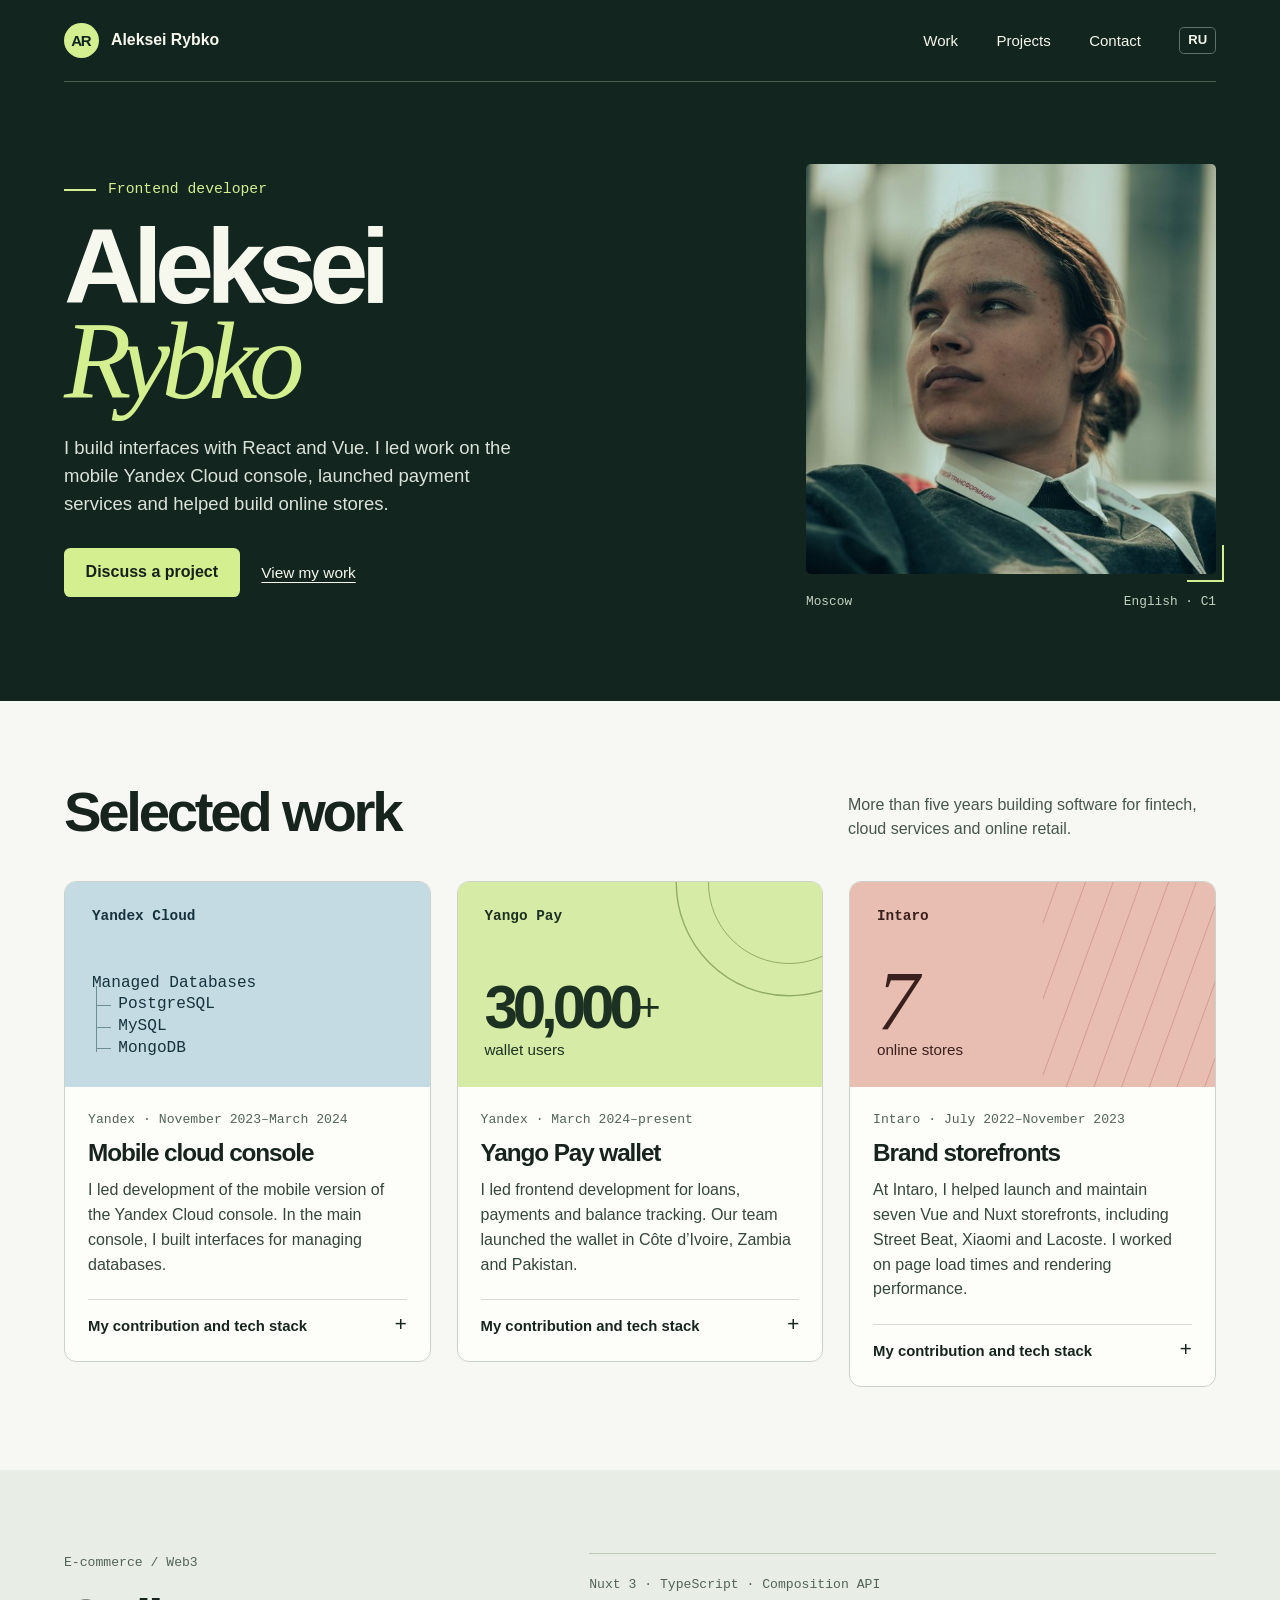
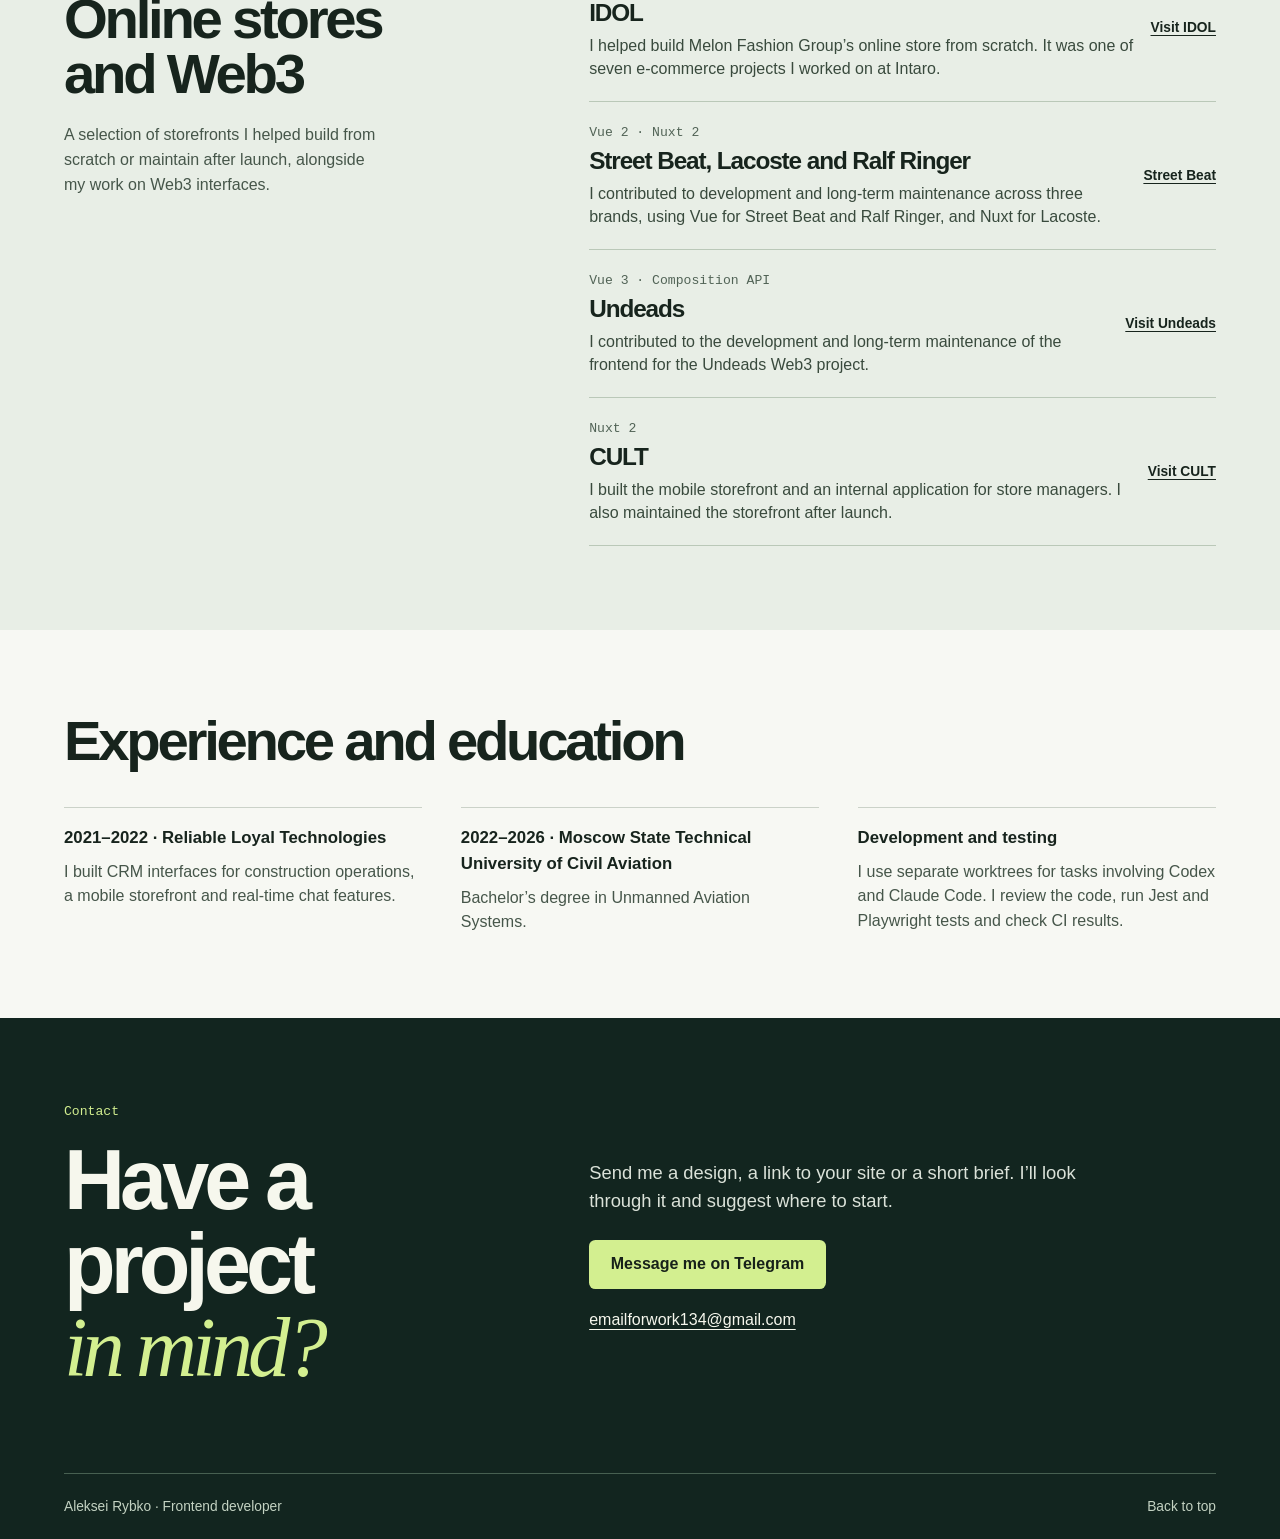
==== en.html @ bf9bf7ad "Publish bilingual frontend portfolio" ====
<!doctype html>
<html lang="en">
<head>
  <meta charset="utf-8">
  <meta name="viewport" content="width=device-width, initial-scale=1">
  <meta name="theme-color" content="#12251f">
  <meta name="description" content="Aleksei Rybko, frontend engineer. Mobile interfaces for Yandex Cloud, the Yango Pay wallet, seven online stores at Intaro and Web3 projects.">
  <meta property="og:title" content="Aleksei Rybko — Frontend Developer">
  <meta property="og:description" content="The Yandex Cloud mobile console, Yango Pay wallet, online storefronts and Web3 interfaces.">
  <meta property="og:type" content="website">
  <meta property="og:image" content="https://leharybkoha.github.io/aleksei-rybko.jpg">
  <link rel="alternate" hreflang="ru" href="index.html">
  <link rel="stylesheet" href="style.css">
  <title>Aleksei Rybko — Frontend Developer</title>
</head>
<body>
<a class="skip" href="#main">Skip to content</a>
<header class="top">
  <div class="wrap top-inner">
    <a class="identity" href="#main" aria-label="Aleksei Rybko, back to top"><span class="monogram" aria-hidden="true">AR</span><span>Aleksei Rybko</span></a>
    <nav aria-label="Main navigation"><a href="#work">Work</a><a href="#projects">Projects</a><a href="#contact">Contact</a><a class="language" lang="ru" hreflang="ru" href="index.html">RU</a></nav>
  </div>
</header>
<main id="main">
  <section class="hero" aria-labelledby="name">
    <div class="wrap hero-grid">
      <div class="intro">
        <p class="role"><span class="short-rule" aria-hidden="true"></span>Frontend developer</p>
        <h1 id="name">Aleksei<br><em>Rybko</em></h1>
        <p class="lede">I build interfaces with React and Vue. I led work on the mobile Yandex Cloud console, launched payment services and helped build online stores.</p>
        <div class="hero-actions"><a class="button primary" href="https://t.me/darkkkstranger">Discuss a project</a><a class="underlink" href="#work">View my work</a></div>
      </div>
      <figure class="portrait"><div class="portrait-frame"><img src="aleksei-rybko.jpg" width="640" height="640" alt="Aleksei Rybko" fetchpriority="high"></div><figcaption><span>Moscow</span><span>English · C1</span></figcaption></figure>
    </div>
  </section>
  <section class="work-section" id="work" aria-labelledby="work-title">
    <div class="wrap">
      <div class="section-head"><h2 id="work-title">Selected work</h2><p>More than five years building software for fintech, cloud services and online retail.</p></div>
      <div class="cases">
        <article class="case"><div class="case-art cloud"><span class="art-label">Yandex Cloud</span><div class="db-tree"><span>Managed Databases</span><span>PostgreSQL</span><span>MySQL</span><span>MongoDB</span></div></div>
          <div class="case-copy"><p class="meta">Yandex · November 2023–March 2024</p><h3>Mobile cloud console</h3><p>I led development of the mobile version of the Yandex Cloud console. In the main console, I built interfaces for managing databases.</p>
          <details><summary>My contribution and tech stack</summary><p>I fixed rendering issues, tested component behaviour with Jest and wrote end-to-end tests for user workflows with Playwright.</p><p class="stack">React · TypeScript · REST API · Playwright</p><a class="text-link" href="https://yandex.cloud/">Yandex Cloud website</a></details></div>
        </article>
        <article class="case"><div class="case-art pay"><span class="art-label">Yango Pay</span><span class="big-stat">30,000<span>+</span></span><span class="stat-caption">wallet users</span></div>
          <div class="case-copy"><p class="meta">Yandex · March 2024–present</p><h3>Yango Pay wallet</h3><p>I led frontend development for loans, payments and balance tracking. Our team launched the wallet in Côte d’Ivoire, Zambia and Pakistan.</p>
          <details><summary>My contribution and tech stack</summary><p>I worked with product managers, backend engineers and QA to define user flows. I refactored more than 1,500 unit tests, cutting the time it took to run them in half.</p><p class="stack">React · TypeScript · Next.js · GraphQL · Jest</p></details></div>
        </article>
        <article class="case"><div class="case-art commerce"><span class="art-label">Intaro</span><span class="store-count">7</span><span class="stat-caption">online stores</span></div>
          <div class="case-copy"><p class="meta">Intaro · July 2022–November 2023</p><h3>Brand storefronts</h3><p>At Intaro, I helped launch and maintain seven Vue and Nuxt storefronts, including Street Beat, Xiaomi and Lacoste. I worked on page load times and rendering performance.</p>
          <details><summary>My contribution and tech stack</summary><p>I set up lazy loading for components and split JavaScript into smaller bundles. I tracked how quickly the main content appeared and whether page elements shifted as they loaded.</p><p class="stack">Vue 2/3 · Nuxt · TypeScript · Pinia · SSR</p><a class="text-link" href="https://street-beat.ru/">Street Beat storefront</a></details></div>
        </article>
      </div>
    </div>
  </section>
  <section class="projects-section" id="projects" aria-labelledby="projects-title">
    <div class="wrap projects-grid">
      <div class="projects-intro"><p class="eyebrow">E-commerce / Web3</p><h2 id="projects-title">Online stores<br> and Web3</h2><p>A selection of storefronts I helped build from scratch or maintain after launch, alongside my work on Web3 interfaces.</p></div>
      <div class="project-list">
        <article><div><p class="meta">Nuxt 3 · TypeScript · Composition API</p><h3>IDOL</h3><p>I helped build Melon Fashion Group’s online store from scratch. It was one of seven e-commerce projects I worked on at Intaro.</p></div><a href="https://idol.ru/">Visit IDOL</a></article>
        <article><div><p class="meta">Vue 2 · Nuxt 2</p><h3>Street Beat, Lacoste and Ralf Ringer</h3><p>I contributed to development and long-term maintenance across three brands, using Vue for Street Beat and Ralf Ringer, and Nuxt for Lacoste.</p></div><a href="https://street-beat.ru/">Street Beat</a></article>
        <article><div><p class="meta">Vue 3 · Composition API</p><h3>Undeads</h3><p>I contributed to the development and long-term maintenance of the frontend for the Undeads Web3 project.</p></div><a href="https://undeads.com/">Visit Undeads</a></article>
        <article><div><p class="meta">Nuxt 2</p><h3>CULT</h3><p>I built the mobile storefront and an internal application for store managers. I also maintained the storefront after launch.</p></div><a href="https://cult-brand.ru/">Visit CULT</a></article>
      </div>
    </div>
  </section>
  <section class="background-section" aria-labelledby="background-title">
    <div class="wrap">
      <h2 id="background-title">Experience and education</h2>
      <dl class="background-grid">
        <div><dt>2021–2022 · Reliable Loyal Technologies</dt><dd>I built CRM interfaces for construction operations, a mobile storefront and real-time chat features.</dd></div>
        <div><dt>2022–2026 · Moscow State Technical University of Civil Aviation</dt><dd>Bachelor’s degree in Unmanned Aviation Systems.</dd></div>
        <div><dt>Development and testing</dt><dd>I use separate worktrees for tasks involving Codex and Claude Code. I review the code, run Jest and Playwright tests and check CI results.</dd></div>
      </dl>
    </div>
  </section>
  <section class="contact-section" id="contact" aria-labelledby="contact-title">
    <div class="wrap contact-grid"><div><p class="eyebrow">Contact</p><h2 id="contact-title">Have a project<br><em>in mind?</em></h2></div>
      <div class="contact-copy"><p>Send me a design, a link to your site or a short brief. I’ll look through it and suggest where to start.</p><a class="button primary" href="https://t.me/darkkkstranger">Message me on Telegram</a><a class="contact-email" href="mailto:emailforwork134@gmail.com">emailforwork134@gmail.com</a></div></div>
  </section>
</main>
<footer><div class="wrap footer-inner"><span>Aleksei Rybko · Frontend developer</span><a href="#main">Back to top</a></div></footer>
</body>
</html>
---- style.css ----
:root {
  color-scheme: light;
  --forest: #12251f;
  --paper: #f7f8f3;
  --ink: #17241d;
  --muted: #46564a;
  --lime: #d3ef90;
  --border: #cbd2c8;
  --gutter: clamp(20px, 5vw, 72px);
  font-family: -apple-system, BlinkMacSystemFont, "Segoe UI", Arial, sans-serif;
  color: var(--ink);
  background: var(--paper);
}
* { box-sizing: border-box; }
html { scroll-behavior: smooth; scroll-padding-top: 20px; }
body { margin: 0; font-size: 1rem; line-height: 1.55; }
body, p, h1, h2, h3, figure { margin: 0; }
a { color: inherit; text-decoration-thickness: 1px; text-underline-offset: .24em; }
a:focus-visible, summary:focus-visible { outline: 3px solid #4980df; outline-offset: 4px; }
.wrap { width: min(100% - var(--gutter) * 2, 1184px); margin-inline: auto; }
.skip { position: absolute; z-index: 4; left: 1rem; top: -5rem; background: white; padding: 10px 20px; }
.skip:focus { top: 1rem; }
.top, .hero, .contact-section, footer { background: var(--forest); color: #f6f7ed; }
.top-inner, .top nav, .identity, .hero-actions, .footer-inner { display: flex; align-items: center; }
.top-inner { justify-content: space-between; min-height: 82px; border-bottom: 1px solid #476051; }
.top a, footer a { text-decoration: none; }
.identity { font-size: .99rem; font-weight: 640; gap: .75rem; }
.monogram { color: var(--forest); background: var(--lime); width: 35px; height: 35px; border-radius: 50%; display: grid; place-items: center; font-size: .94rem; font-weight: 800; letter-spacing: -.1em; padding-right: .11em; }
.top nav { gap: clamp(16px, 3vw, 40px); font-size: .94rem; }
.top nav a:not(.language):hover, footer a:hover { color: var(--lime); text-decoration: underline; }
.language { font-size: .82rem; font-weight: 650; border: 1px solid #607268; border-radius: .3rem; padding: .2em .6em; }
.language:hover { background: var(--lime); color: var(--forest); }
.hero-grid { display: grid; grid-template-columns: minmax(0, 1.17fr) minmax(0, .83fr); align-items: center; gap: clamp(38px, 6vw, 92px); padding-block: clamp(50px, 6.4vw, 96px) clamp(53px, 7vw, 104px); }
.role, .eyebrow, .art-label, .meta, figcaption, .stack { font-family: ui-monospace, SFMono-Regular, Consolas, monospace; }
.role { display: flex; align-items: center; gap: .75rem; color: var(--lime); font-size: .92rem; }
.short-rule { width: 2rem; height: 2px; background: var(--lime); }
h1, h2, h3 { font-weight: 650; }
h1 { margin-block: 1.25rem 1.55rem; font-size: clamp(3.9rem, 8.3vw, 7.7rem); line-height: .87; letter-spacing: -.072em; }
h1 em, .contact-section h2 em { font-family: Georgia, "Times New Roman", serif; font-weight: 400; color: var(--lime); }
h1 em { font-size: 1.04em; letter-spacing: -.076em; }
.lede { color: #dbe2d9; max-width: 29rem; font-size: clamp(1.09rem, 1.45vw, 1.28rem); line-height: 1.5; }
.hero-actions { flex-wrap: wrap; gap: 1.35rem; margin-top: 1.9rem; }
.button { display: inline-flex; align-items: center; justify-content: center; min-height: 48px; padding: .75rem 1.35rem; font-weight: 650; border-radius: .4rem; text-decoration: none; }
.primary { background: var(--lime); color: #172119; }
.primary:hover, .primary:focus-visible { background: #e4ffa5; }
.underlink { font-size: .96rem; }
.portrait { width: 100%; max-width: 410px; justify-self: end; }
.portrait-frame { position: relative; }
.portrait-frame::after { content: ""; position: absolute; border-right: 2px solid var(--lime); border-bottom: 2px solid var(--lime); width: 2.15rem; height: 2.15rem; bottom: -.48rem; right: -.48rem; }
.portrait img { display: block; width: 100%; height: auto; aspect-ratio: 1; object-fit: cover; border-radius: .3rem; }
figcaption { display: flex; justify-content: space-between; color: #c3d2c2; margin-top: 1.1rem; font-size: .8rem; }
.work-section, .projects-section, .contact-section, .background-section { padding-block: clamp(50px, 6.5vw, 94px); }
.background-grid { display: grid; grid-template-columns: repeat(3,minmax(0,1fr)); gap: clamp(18px,3vw,42px); margin: clamp(22px,3vw,42px) 0 0; }
.background-grid > div { padding-top: 1.05rem; border-top: 1px solid var(--border); }
.background-grid dt { font-weight: 650; font-size: 1.05rem; }
.background-grid dd { color: var(--muted); margin: .55rem 0 0; }
.section-head { display: flex; align-items: end; justify-content: space-between; gap: 2rem; margin-bottom: clamp(24px, 3.2vw, 44px); }
h2 { letter-spacing: -.058em; font-size: clamp(2.2rem, 4.4vw, 4rem); line-height: .99; text-wrap: balance; }
.section-head p { max-width: 23rem; color: var(--muted); line-height: 1.45; }
.cases { display: grid; grid-template-columns: repeat(3,minmax(0,1fr)); gap: clamp(14px, 2vw, 26px); align-items: start; }
.case { border: 1px solid var(--border); border-radius: 12px; overflow: hidden; background: #fdfefa; }
.case-art { padding: clamp(18px, 2.1vw, 29px); min-height: clamp(165px, 16vw, 210px); display: flex; flex-direction: column; justify-content: space-between; position: relative; isolation: isolate; overflow: hidden; }
.art-label { font-weight: 600; font-size: .9rem; line-height: 1; }
.pay { background: #d6eca6; color: #1d3122; }
.pay::before, .pay::after { content: ""; position: absolute; z-index: -1; width: 10rem; height: 10rem; border: 1px solid #91ad63; border-radius: 100%; top: -5rem; right: -3rem; }
.pay::after { transform: scale(1.4); }
.big-stat { font-size: clamp(2.55rem,4.7vw,4.8rem); font-weight: 600; line-height: 1; letter-spacing: -.085em; margin-top: auto; }
.big-stat span { font-weight: 400; font-size: .65em; vertical-align: .2em; }
.stat-caption { font-size: .95rem; line-height: 1.22; margin-top: .2rem; }
.cloud { background: #c4dbe3; color: #16323d; }
.db-tree { font-family: ui-monospace, SFMono-Regular, Consolas, monospace; font-size: clamp(.82rem, 1.26vw,1.08rem); line-height: 1.35; margin-top: .8rem; }
.db-tree span { display: block; }
.db-tree span:not(:first-child) { padding-left: 1.65rem; position: relative; }
.db-tree span:not(:first-child)::before { content: ""; position: absolute; height: 100%; left: .28rem; top: -.5em; border-left: 1px solid #6c8e96; }
.db-tree span:not(:first-child)::after { content: ""; position: absolute; top: .65em; left: .28rem; width: .9rem; border-top: 1px solid #6c8e96; }
.commerce { color: #3a201c; background: #e9beb2; }
.commerce::after { content: ""; position: absolute; inset: 0 0 0 53%; z-index: -1; background: repeating-linear-gradient(110deg, transparent 0 13px, #d29d90 14px, transparent 15px 26px); }
.store-count { font: italic clamp(3.65rem,6.6vw,6.2rem)/.76 Georgia,serif; margin-top: auto; margin-bottom: .23rem; }
.case-copy { padding: clamp(17px, 1.8vw, 25px); }
.meta, .eyebrow { color: #516356; font-size: .82rem; line-height: 1.45; }
h3 { font-size: clamp(1.35rem,1.9vw,1.7rem); line-height: 1.12; letter-spacing: -.045em; }
.case h3 { margin: .64rem 0 .75rem; }
.case-copy p:not(.meta):not(.stack) { color: #35463a; }
details { border-top: 1px solid #d5dbd2; margin-top: 1.35rem; padding-top: .95rem; }
summary { cursor: pointer; font-size: .93rem; font-weight: 620; list-style: none; display: flex; justify-content: space-between; align-items: center; gap: .55rem; }
summary::-webkit-details-marker { display:none; }
summary::after { content: "+"; font: 1.3rem/1 ui-monospace, monospace; }
details[open] summary::after { content: "−"; }
details[open] summary { margin-bottom: .75rem; }
.stack { color: var(--muted); font-size: .84rem; margin-top: .8rem; }
.text-link { font-weight: 600; }
details .text-link { display: inline-block; font-size: .94rem; margin-top: .7rem; }
.projects-section { background: #e8eee6; }
.projects-grid, .contact-grid { display: grid; grid-template-columns: minmax(0,.82fr) minmax(0,1.18fr); gap: clamp(32px, 7vw,100px); }
.projects-intro .eyebrow, .contact-section .eyebrow { margin-bottom: 1.15rem; }
.projects-intro > p:not(.eyebrow) { max-width: 20rem; margin: 1.3rem 0; color: var(--muted); }
.project-list article { display: grid; grid-template-columns: minmax(0,1fr) max-content; gap: .75rem 1rem; align-items: center; border-top: 1px solid #bac8b8; padding: 1.3rem 0; }
.project-list article:last-child { border-bottom: 1px solid #bac8b8; }
.project-list h3 { margin: .3rem 0 .5rem; }
.project-list p:not(.meta) { line-height: 1.45; color: #394a3d; }
.project-list a { font-size: .86rem; font-weight: 600; }
.contact-grid { align-items: center; }
.contact-section .eyebrow { color: var(--lime); }
.contact-section h2 { font-size: clamp(3.1rem, 6.6vw, 6rem); }
.contact-copy { max-width: 31rem; }
.contact-copy > p { font-size: 1.15rem; color: #dbe2d9; margin-bottom: 1.5rem; }
.contact-email { display: block; width: fit-content; margin-top: 1.2rem; overflow-wrap: anywhere; }
.footer-inner { border-top: 1px solid #476051; min-height: 66px; justify-content: space-between; gap: 1rem; font-size: .86rem; color: #c3d2c2; }
@media(max-width: 900px) {
  .hero-grid { grid-template-columns: minmax(0,1.1fr) minmax(0,.9fr); gap: 32px; }
  .cases { gap: 12px; }
  .case-copy { padding: 16px; }
  .projects-grid, .contact-grid { gap: 32px; }
  .project-list article { grid-template-columns: 1fr; }
  .project-list a { justify-self: start; }
}
@media(max-width: 690px) {
  .top-inner { min-height: 65px; }
  .top nav { gap: 14px; font-size: .87rem; }
  .identity > span:last-child { display: none; }
  .hero-grid { grid-template-columns: 1fr; gap: 34px; padding-block: 40px; }
  h1 { font-size: clamp(4.5rem,15vw,6.1rem); }
  .hero-actions { margin-top: 1.4rem; }
  .portrait { max-width: min(100%, 410px); justify-self: start; }
  .portrait img { aspect-ratio: 1.5; object-position: 50% 40%; }
  .portrait-frame::after { right: -.32rem; bottom: -.32rem; }
  .section-head { display: block; }
  .section-head p { margin-top: .9rem; }
  .cases, .projects-grid, .contact-grid, .background-grid { grid-template-columns: 1fr; }
  .cases { gap: 21px; }
  .case-art { min-height: 155px; }
  .case-copy { padding: 20px; }
  .big-stat { font-size: 3.55rem; }
  .store-count { font-size: 4.25rem; }
  .projects-intro > p:not(.eyebrow) { max-width: 28rem; }
  .projects-intro h2 br { display: none; }
  .projects-intro h2 br::after { content: " "; }
}
@media(prefers-reduced-motion: reduce) { html { scroll-behavior: auto; } }
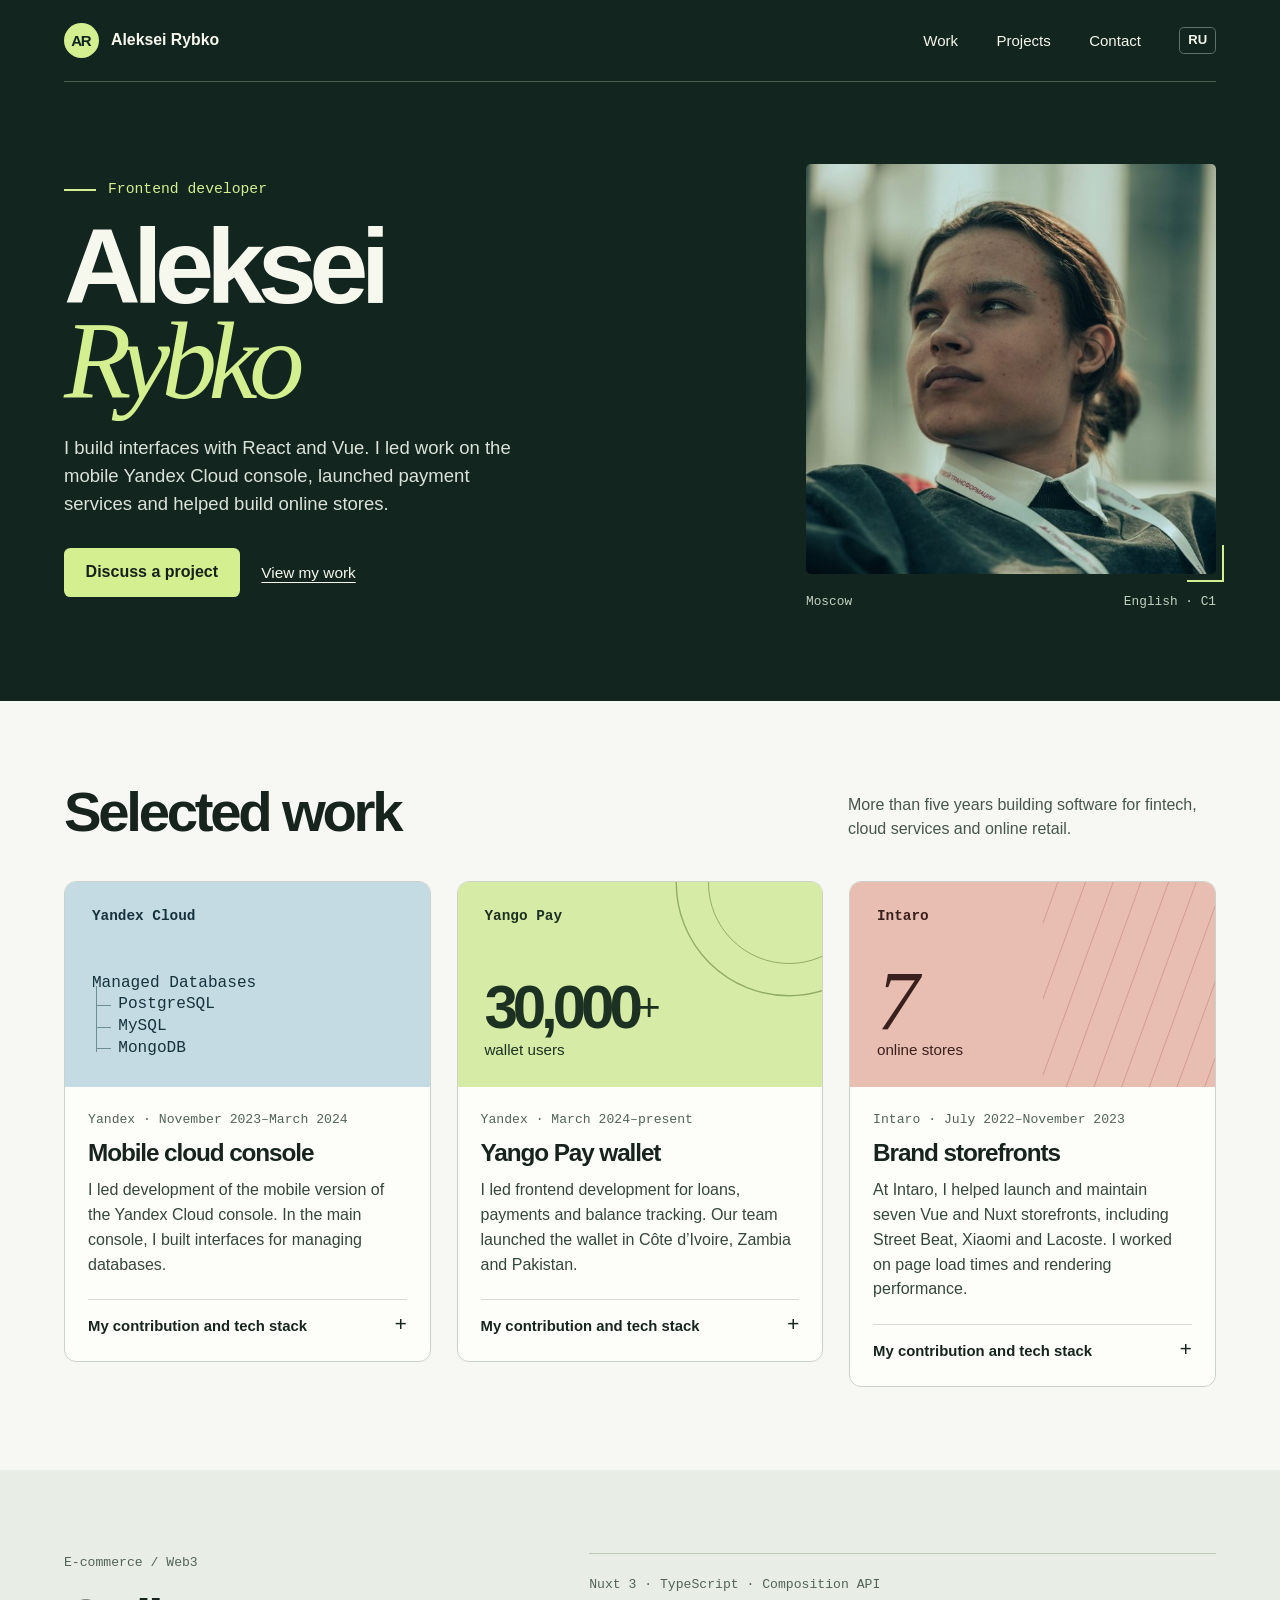
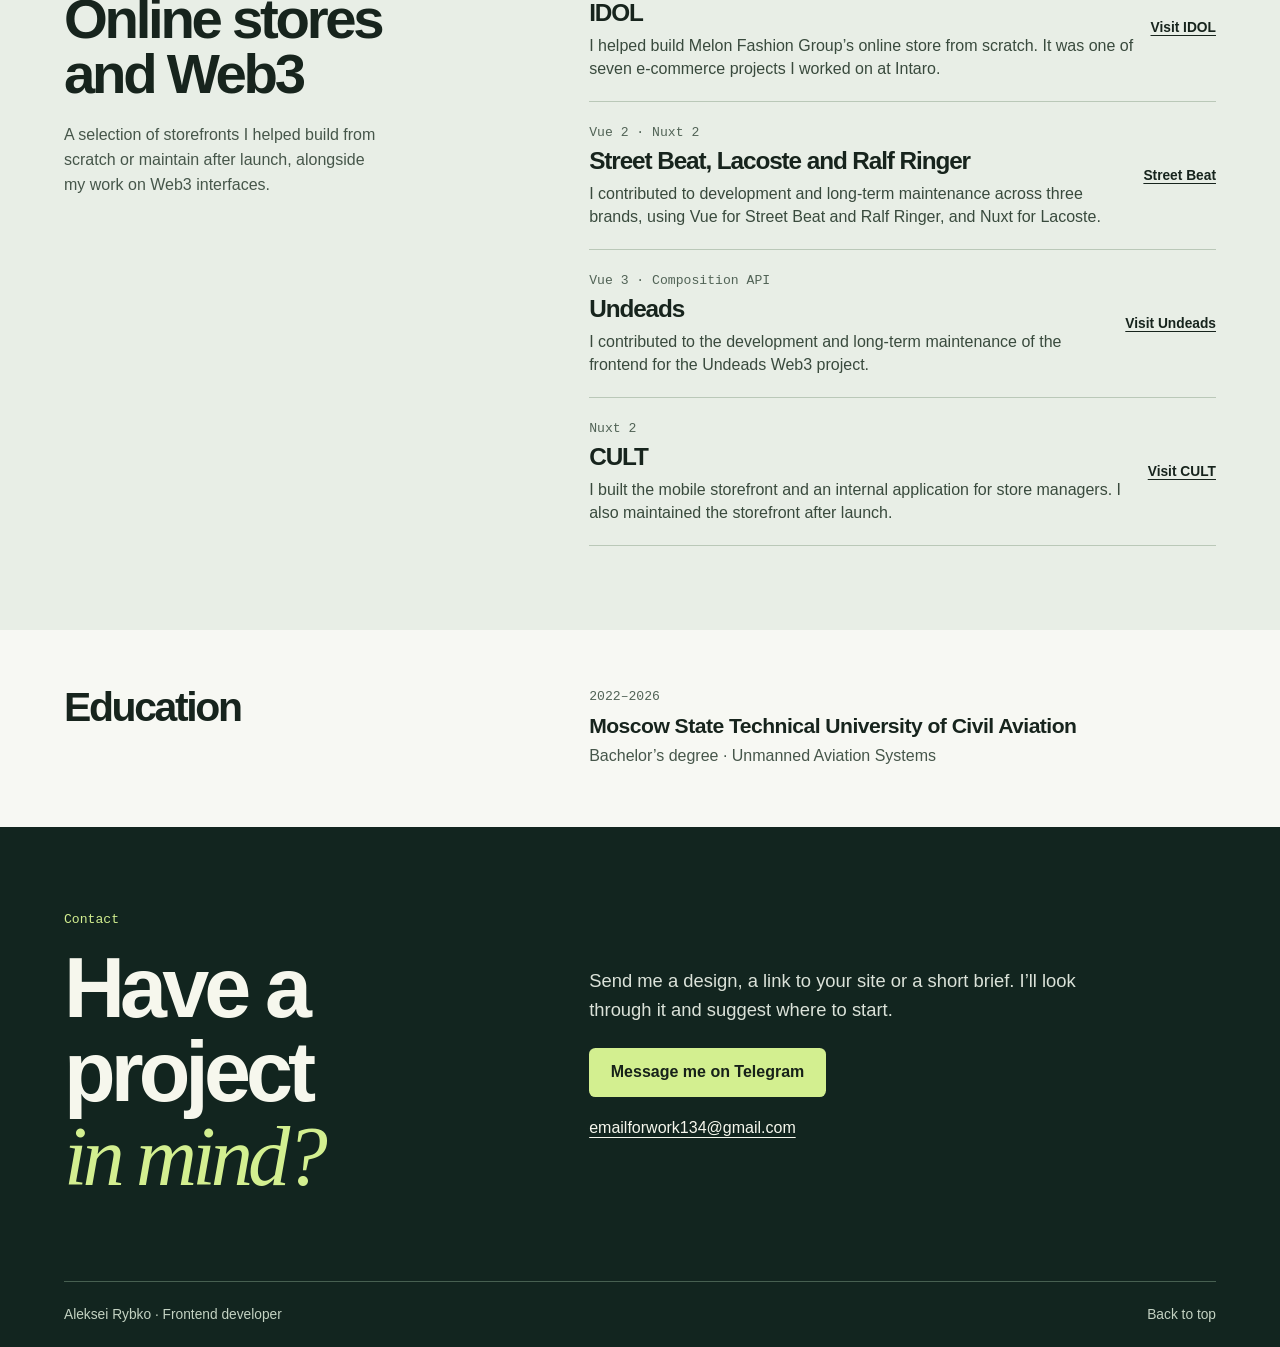
==== commit b039bab3: "Give education its own section in both languages" ====
--- a/en.html
+++ b/en.html
@@ -63,14 +63,14 @@
       </div>
     </div>
   </section>
-  <section class="background-section" aria-labelledby="background-title">
-    <div class="wrap">
-      <h2 id="background-title">Experience and education</h2>
-      <dl class="background-grid">
-        <div><dt>2021–2022 · Reliable Loyal Technologies</dt><dd>I built CRM interfaces for construction operations, a mobile storefront and real-time chat features.</dd></div>
-        <div><dt>2022–2026 · Moscow State Technical University of Civil Aviation</dt><dd>Bachelor’s degree in Unmanned Aviation Systems.</dd></div>
-        <div><dt>Development and testing</dt><dd>I use separate worktrees for tasks involving Codex and Claude Code. I review the code, run Jest and Playwright tests and check CI results.</dd></div>
-      </dl>
+  <section id="education" class="education" aria-labelledby="education-title">
+    <div class="wrap education-inner">
+      <h2 id="education-title">Education</h2>
+      <div class="degree">
+        <p class="meta">2022–2026</p>
+        <h3>Moscow State Technical University of Civil Aviation</h3>
+        <p>Bachelor’s degree · Unmanned Aviation Systems</p>
+      </div>
     </div>
   </section>
   <section class="contact-section" id="contact" aria-labelledby="contact-title">
--- a/style.css
+++ b/style.css
@@ -49,11 +49,12 @@
 .portrait-frame::after { content: ""; position: absolute; border-right: 2px solid var(--lime); border-bottom: 2px solid var(--lime); width: 2.15rem; height: 2.15rem; bottom: -.48rem; right: -.48rem; }
 .portrait img { display: block; width: 100%; height: auto; aspect-ratio: 1; object-fit: cover; border-radius: .3rem; }
 figcaption { display: flex; justify-content: space-between; color: #c3d2c2; margin-top: 1.1rem; font-size: .8rem; }
-.work-section, .projects-section, .contact-section, .background-section { padding-block: clamp(50px, 6.5vw, 94px); }
-.background-grid { display: grid; grid-template-columns: repeat(3,minmax(0,1fr)); gap: clamp(18px,3vw,42px); margin: clamp(22px,3vw,42px) 0 0; }
-.background-grid > div { padding-top: 1.05rem; border-top: 1px solid var(--border); }
-.background-grid dt { font-weight: 650; font-size: 1.05rem; }
-.background-grid dd { color: var(--muted); margin: .55rem 0 0; }
+.work-section, .projects-section, .contact-section { padding-block: clamp(50px, 6.5vw, 94px); }
+.education { padding-block: clamp(32px, 4.5vw, 64px); }
+.education-inner { display: grid; grid-template-columns: minmax(0,.82fr) minmax(0,1.18fr); align-items: start; gap: clamp(24px, 7vw, 100px); }
+.education h2 { font-size: clamp(1.9rem, 3.2vw, 2.85rem); }
+.degree h3 { max-width: 35rem; margin-block: .35rem; font-size: clamp(1.1rem, 1.65vw, 1.45rem); line-height: 1.28; letter-spacing: -.025em; }
+.degree > p:last-child { color: var(--muted); }
 .section-head { display: flex; align-items: end; justify-content: space-between; gap: 2rem; margin-bottom: clamp(24px, 3.2vw, 44px); }
 h2 { letter-spacing: -.058em; font-size: clamp(2.2rem, 4.4vw, 4rem); line-height: .99; text-wrap: balance; }
 .section-head p { max-width: 23rem; color: var(--muted); line-height: 1.45; }
@@ -126,7 +127,7 @@
   .portrait-frame::after { right: -.32rem; bottom: -.32rem; }
   .section-head { display: block; }
   .section-head p { margin-top: .9rem; }
-  .cases, .projects-grid, .contact-grid, .background-grid { grid-template-columns: 1fr; }
+  .cases, .projects-grid, .contact-grid, .education-inner { grid-template-columns: 1fr; }
   .cases { gap: 21px; }
   .case-art { min-height: 155px; }
   .case-copy { padding: 20px; }
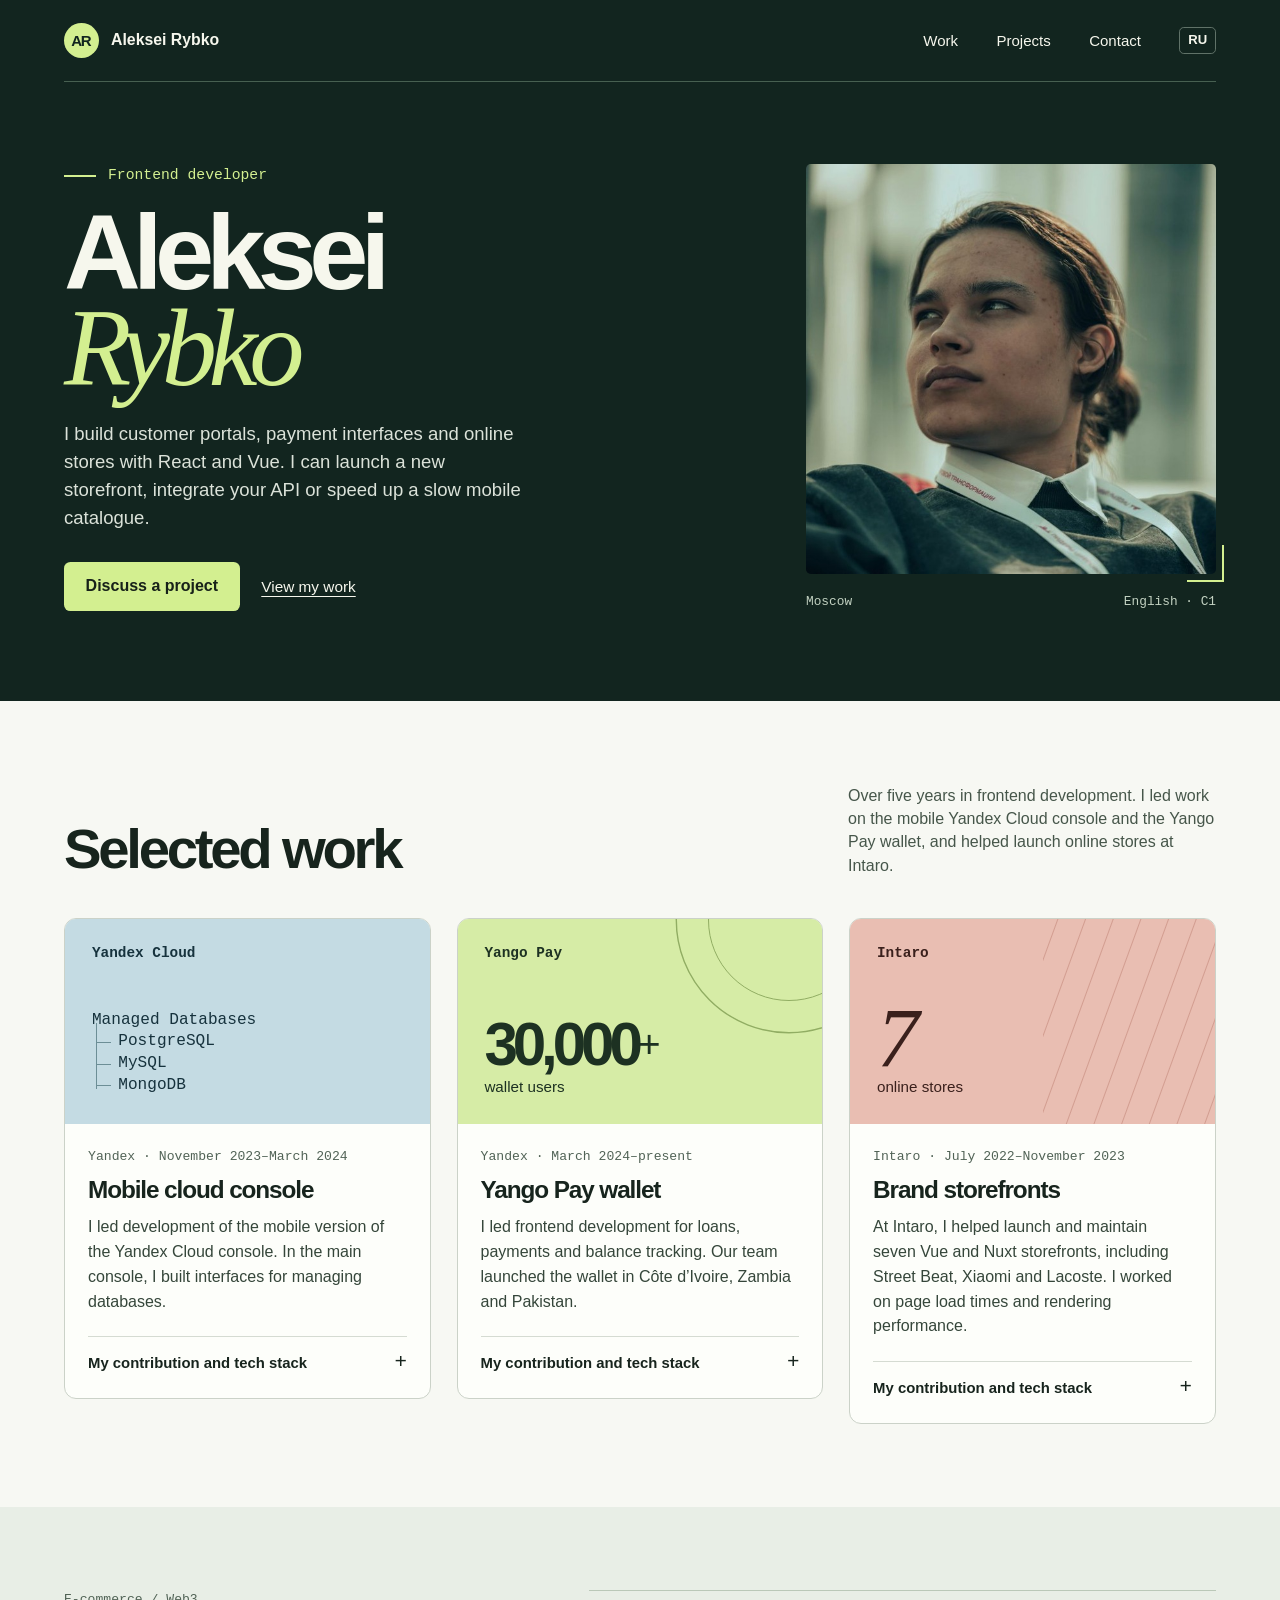
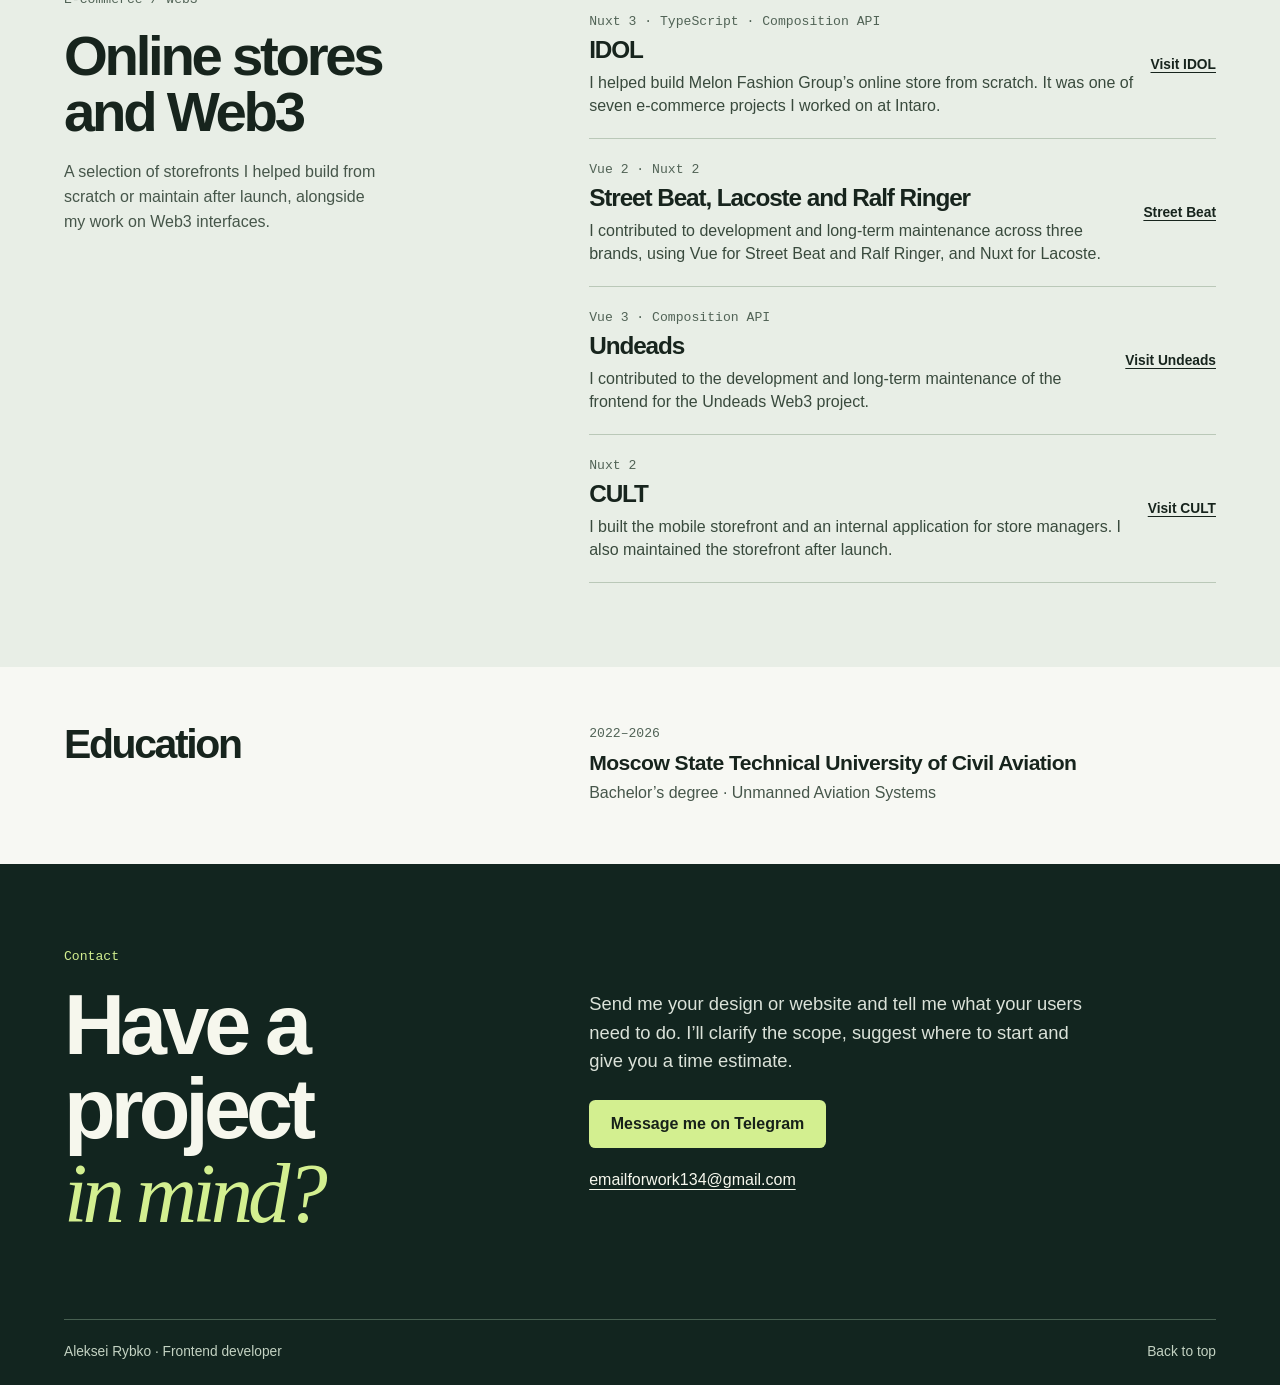
==== commit 595489cf: "Clarify services and project enquiries in both languages" ====
--- a/en.html
+++ b/en.html
@@ -27,7 +27,7 @@
       <div class="intro">
         <p class="role"><span class="short-rule" aria-hidden="true"></span>Frontend developer</p>
         <h1 id="name">Aleksei<br><em>Rybko</em></h1>
-        <p class="lede">I build interfaces with React and Vue. I led work on the mobile Yandex Cloud console, launched payment services and helped build online stores.</p>
+        <p class="lede">I build customer portals, payment interfaces and online stores with React and Vue. I can launch a new storefront, integrate your API or speed up a slow mobile catalogue.</p>
         <div class="hero-actions"><a class="button primary" href="https://t.me/darkkkstranger">Discuss a project</a><a class="underlink" href="#work">View my work</a></div>
       </div>
       <figure class="portrait"><div class="portrait-frame"><img src="aleksei-rybko.jpg" width="640" height="640" alt="Aleksei Rybko" fetchpriority="high"></div><figcaption><span>Moscow</span><span>English · C1</span></figcaption></figure>
@@ -35,7 +35,7 @@
   </section>
   <section class="work-section" id="work" aria-labelledby="work-title">
     <div class="wrap">
-      <div class="section-head"><h2 id="work-title">Selected work</h2><p>More than five years building software for fintech, cloud services and online retail.</p></div>
+      <div class="section-head"><h2 id="work-title">Selected work</h2><p>Over five years in frontend development. I led work on the mobile Yandex Cloud console and the Yango Pay wallet, and helped launch online stores at Intaro.</p></div>
       <div class="cases">
         <article class="case"><div class="case-art cloud"><span class="art-label">Yandex Cloud</span><div class="db-tree"><span>Managed Databases</span><span>PostgreSQL</span><span>MySQL</span><span>MongoDB</span></div></div>
           <div class="case-copy"><p class="meta">Yandex · November 2023–March 2024</p><h3>Mobile cloud console</h3><p>I led development of the mobile version of the Yandex Cloud console. In the main console, I built interfaces for managing databases.</p>
@@ -75,7 +75,7 @@
   </section>
   <section class="contact-section" id="contact" aria-labelledby="contact-title">
     <div class="wrap contact-grid"><div><p class="eyebrow">Contact</p><h2 id="contact-title">Have a project<br><em>in mind?</em></h2></div>
-      <div class="contact-copy"><p>Send me a design, a link to your site or a short brief. I’ll look through it and suggest where to start.</p><a class="button primary" href="https://t.me/darkkkstranger">Message me on Telegram</a><a class="contact-email" href="mailto:emailforwork134@gmail.com">emailforwork134@gmail.com</a></div></div>
+      <div class="contact-copy"><p>Send me your design or website and tell me what your users need to do. I’ll clarify the scope, suggest where to start and give you a time estimate.</p><a class="button primary" href="https://t.me/darkkkstranger">Message me on Telegram</a><a class="contact-email" href="mailto:emailforwork134@gmail.com">emailforwork134@gmail.com</a></div></div>
   </section>
 </main>
 <footer><div class="wrap footer-inner"><span>Aleksei Rybko · Frontend developer</span><a href="#main">Back to top</a></div></footer>
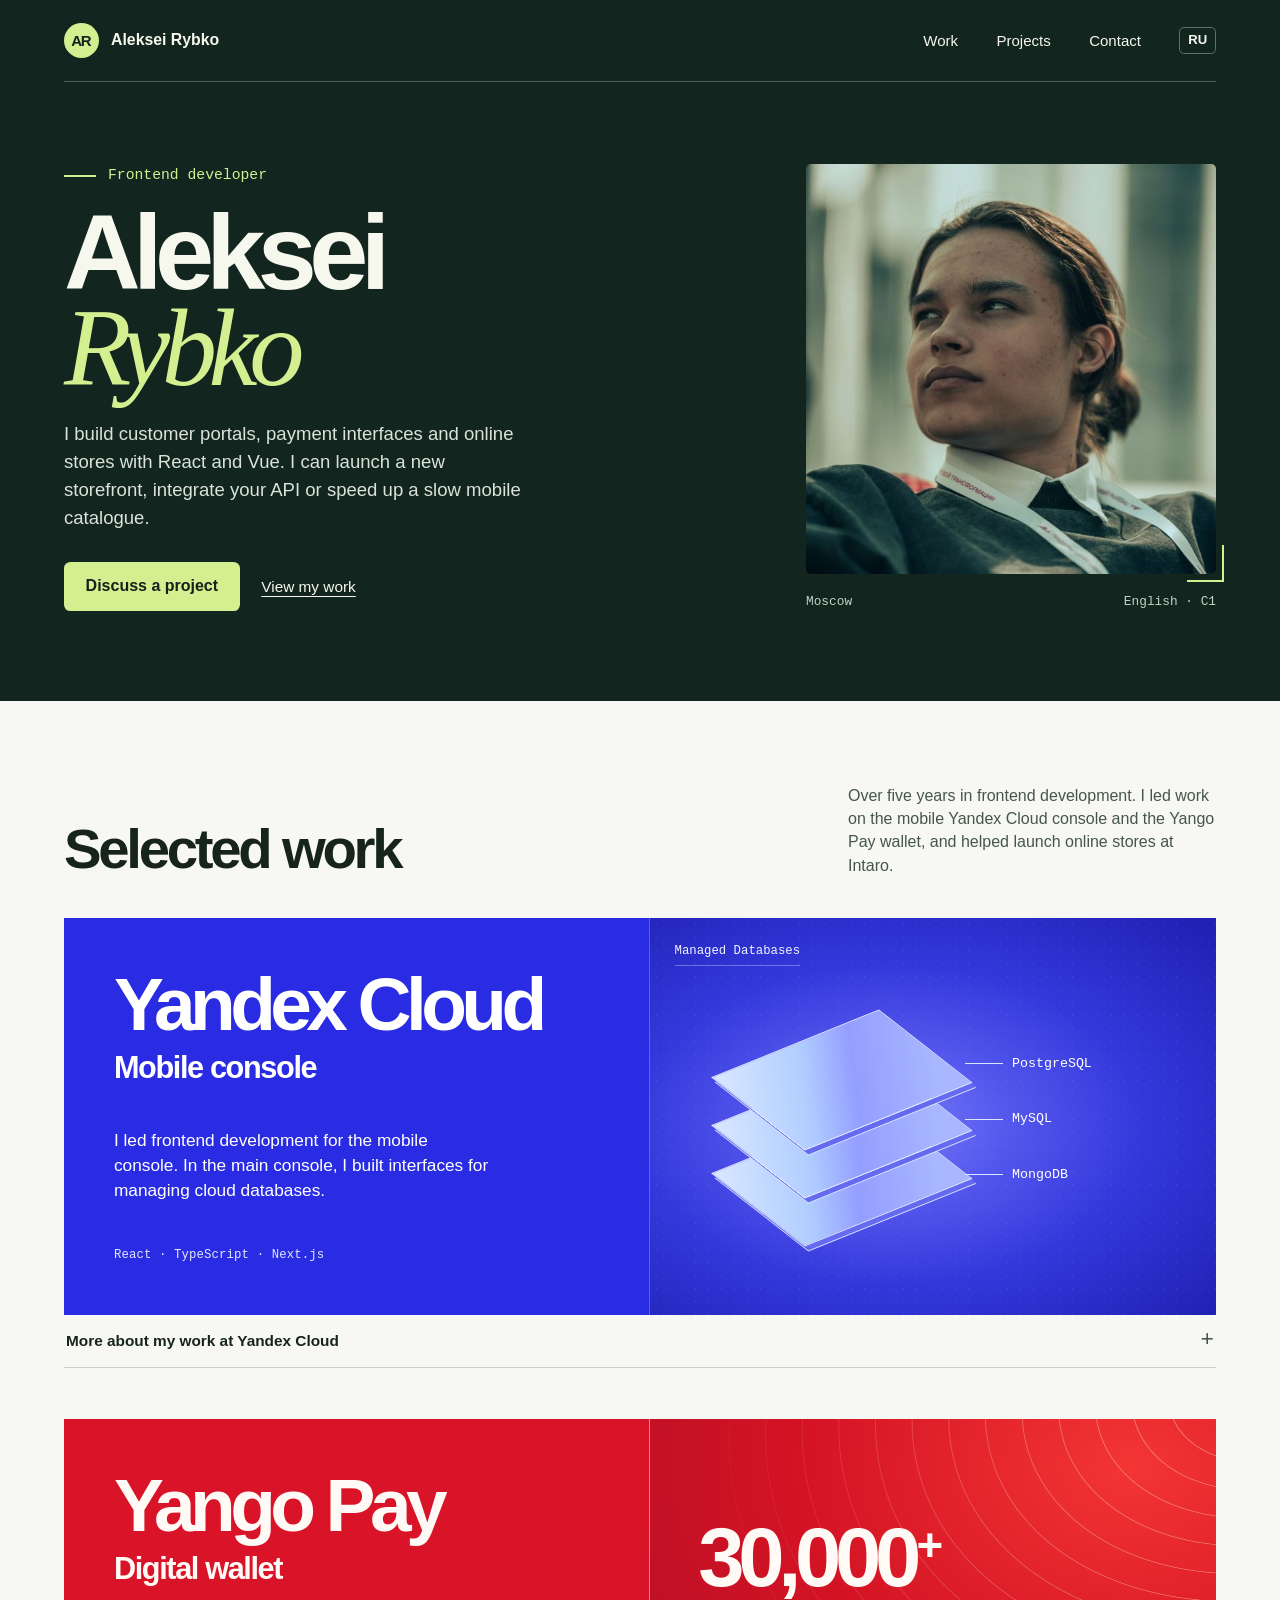
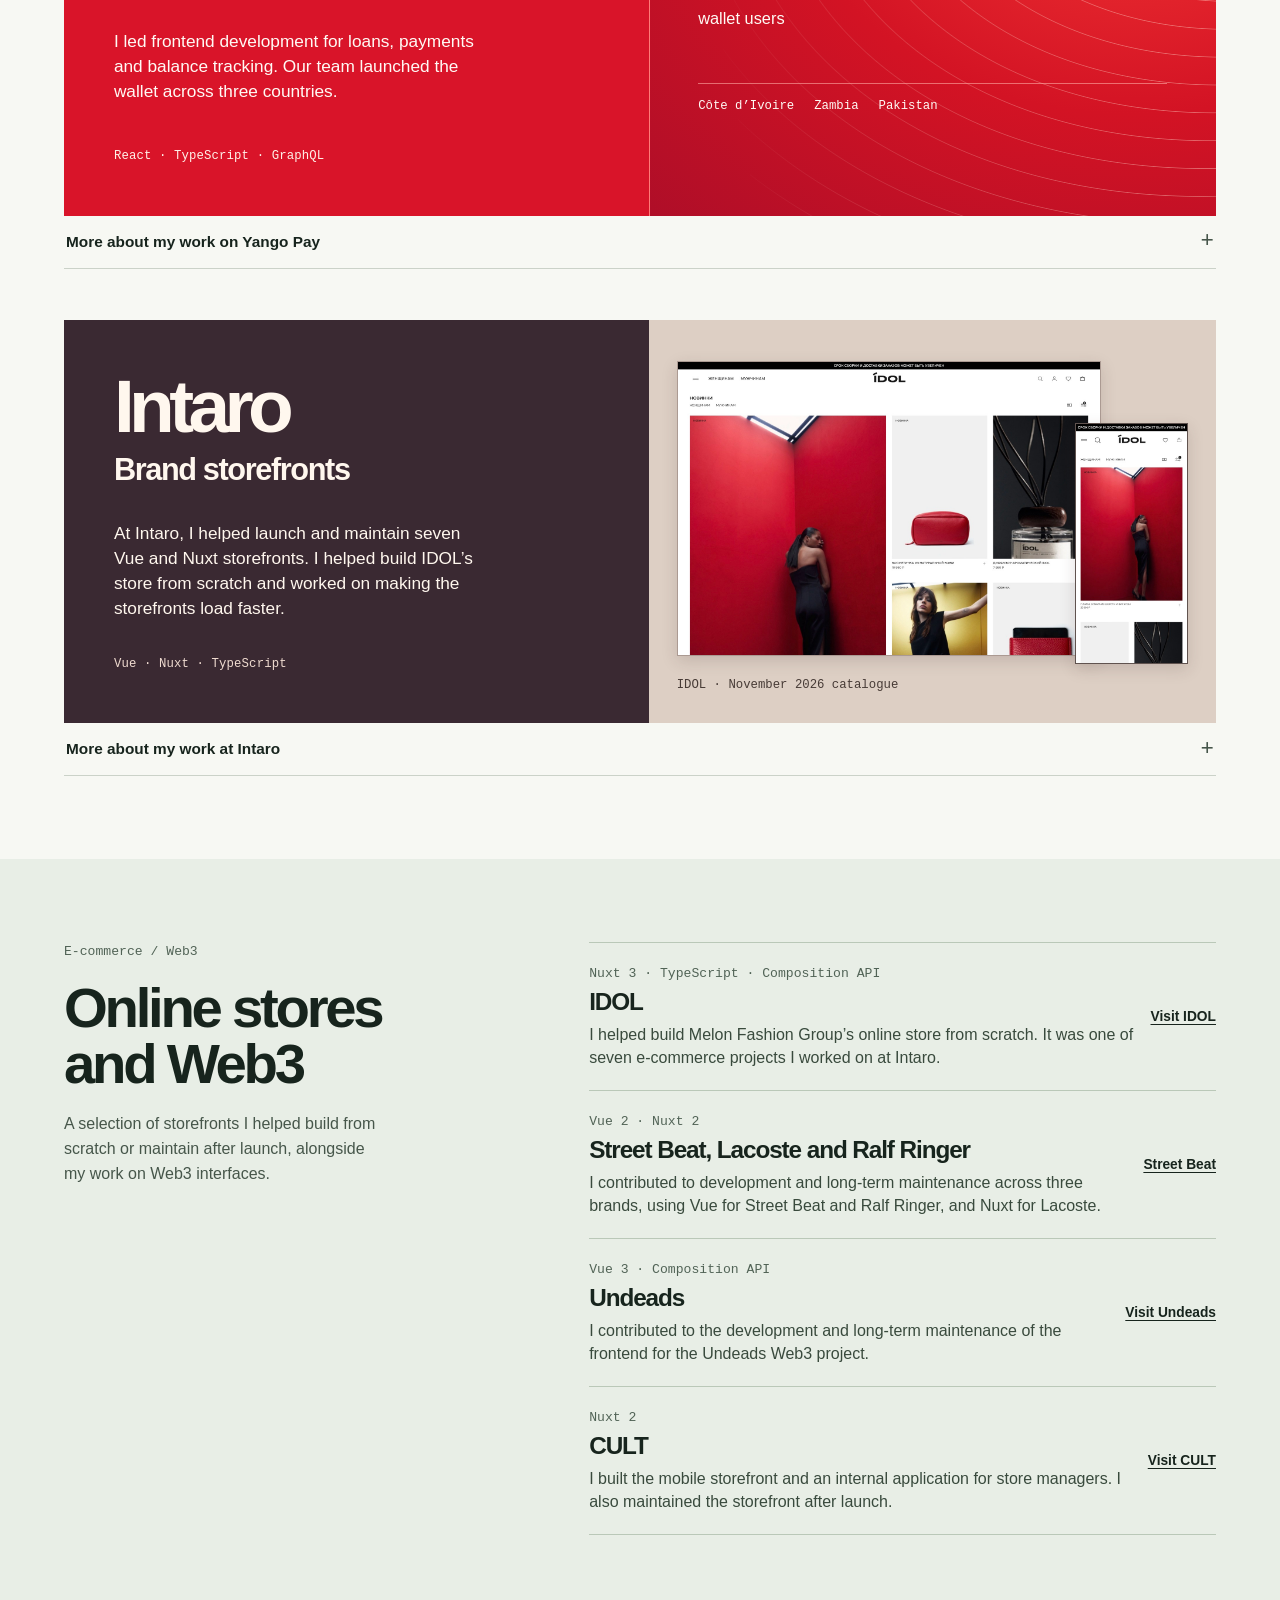
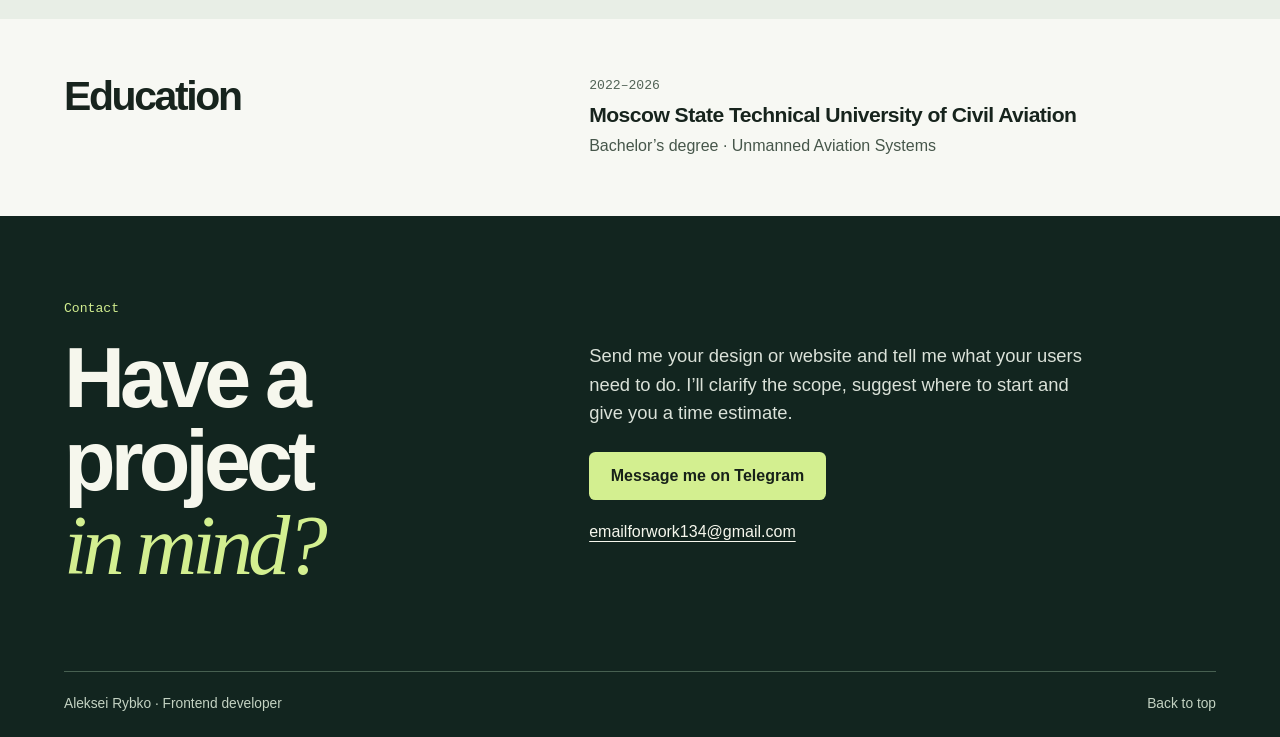
==== commit a2b7aea6: "Redesign portfolio case studies with project-specific illustrations" ====
--- a/en.html
+++ b/en.html
@@ -10,7 +10,7 @@
   <meta property="og:type" content="website">
   <meta property="og:image" content="https://leharybkoha.github.io/aleksei-rybko.jpg">
   <link rel="alternate" hreflang="ru" href="index.html">
-  <link rel="stylesheet" href="style.css">
+  <link rel="stylesheet" href="style.css?v=1e506a9388">
   <title>Aleksei Rybko — Frontend Developer</title>
 </head>
 <body>
@@ -37,17 +37,78 @@
     <div class="wrap">
       <div class="section-head"><h2 id="work-title">Selected work</h2><p>Over five years in frontend development. I led work on the mobile Yandex Cloud console and the Yango Pay wallet, and helped launch online stores at Intaro.</p></div>
       <div class="cases">
-        <article class="case"><div class="case-art cloud"><span class="art-label">Yandex Cloud</span><div class="db-tree"><span>Managed Databases</span><span>PostgreSQL</span><span>MySQL</span><span>MongoDB</span></div></div>
-          <div class="case-copy"><p class="meta">Yandex · November 2023–March 2024</p><h3>Mobile cloud console</h3><p>I led development of the mobile version of the Yandex Cloud console. In the main console, I built interfaces for managing databases.</p>
-          <details><summary>My contribution and tech stack</summary><p>I fixed rendering issues, tested component behaviour with Jest and wrote end-to-end tests for user workflows with Playwright.</p><p class="stack">React · TypeScript · REST API · Playwright</p><a class="text-link" href="https://yandex.cloud/">Yandex Cloud website</a></details></div>
+        <article class="case case-cloud" aria-labelledby="cloud-title">
+          <div class="case-poster">
+            <div class="case-intro">
+              <h3 id="cloud-title">Yandex Cloud<span>Mobile console</span></h3>
+              <p>I led frontend development for the mobile console. In the main console, I built interfaces for managing cloud databases.</p>
+              <p class="case-stack">React · TypeScript · Next.js</p>
+            </div>
+            <div class="database-art" role="img" aria-label="Database management interfaces for PostgreSQL, MySQL and MongoDB.">
+              <span class="database-caption" aria-hidden="true">Managed Databases</span>
+              <i class="database-slab slab-three" aria-hidden="true"></i>
+              <i class="database-slab slab-two" aria-hidden="true"></i>
+              <i class="database-slab slab-one" aria-hidden="true"></i>
+              <span class="database-label label-one" aria-hidden="true">PostgreSQL</span>
+              <span class="database-label label-two" aria-hidden="true">MySQL</span>
+              <span class="database-label label-three" aria-hidden="true">MongoDB</span>
+            </div>
+          </div>
+          <details>
+            <summary>More about my work at Yandex Cloud</summary>
+            <div class="case-notes">
+              <p class="meta">Yandex · November 2023–March 2024</p>
+              <p>I fixed rendering issues, tested component behaviour with Jest and wrote end-to-end tests for user workflows with Playwright.</p>
+              <p class="stack">React · TypeScript · REST API · Jest · Playwright</p>
+              <a class="text-link" href="https://yandex.cloud/">Yandex Cloud website</a>
+            </div>
+          </details>
         </article>
-        <article class="case"><div class="case-art pay"><span class="art-label">Yango Pay</span><span class="big-stat">30,000<span>+</span></span><span class="stat-caption">wallet users</span></div>
-          <div class="case-copy"><p class="meta">Yandex · March 2024–present</p><h3>Yango Pay wallet</h3><p>I led frontend development for loans, payments and balance tracking. Our team launched the wallet in Côte d’Ivoire, Zambia and Pakistan.</p>
-          <details><summary>My contribution and tech stack</summary><p>I worked with product managers, backend engineers and QA to define user flows. I refactored more than 1,500 unit tests, cutting the time it took to run them in half.</p><p class="stack">React · TypeScript · Next.js · GraphQL · Jest</p></details></div>
+        <article class="case case-pay" aria-labelledby="pay-title">
+          <div class="case-poster">
+            <div class="case-intro">
+              <h3 id="pay-title">Yango Pay<span>Digital wallet</span></h3>
+              <p>I led frontend development for loans, payments and balance tracking. Our team launched the wallet across three countries.</p>
+              <p class="case-stack">React · TypeScript · GraphQL</p>
+            </div>
+            <div class="wallet-art">
+              <div class="wallet-metric"><strong>30,000<span>+</span></strong><span>wallet users</span></div>
+              <ul class="wallet-markets" role="list"><li>Côte d’Ivoire</li><li>Zambia</li><li>Pakistan</li></ul>
+            </div>
+          </div>
+          <details>
+            <summary>More about my work on Yango Pay</summary>
+            <div class="case-notes">
+              <p class="meta">Yandex · March 2024–present</p>
+              <p>I worked with product managers, backend engineers and QA to define user flows. I refactored more than 1,500 unit tests, cutting the time it took to run them in half.</p>
+              <p class="stack">React · TypeScript · Next.js · GraphQL · Jest</p>
+            </div>
+          </details>
         </article>
-        <article class="case"><div class="case-art commerce"><span class="art-label">Intaro</span><span class="store-count">7</span><span class="stat-caption">online stores</span></div>
-          <div class="case-copy"><p class="meta">Intaro · July 2022–November 2023</p><h3>Brand storefronts</h3><p>At Intaro, I helped launch and maintain seven Vue and Nuxt storefronts, including Street Beat, Xiaomi and Lacoste. I worked on page load times and rendering performance.</p>
-          <details><summary>My contribution and tech stack</summary><p>I set up lazy loading for components and split JavaScript into smaller bundles. I tracked how quickly the main content appeared and whether page elements shifted as they loaded.</p><p class="stack">Vue 2/3 · Nuxt · TypeScript · Pinia · SSR</p><a class="text-link" href="https://street-beat.ru/">Street Beat storefront</a></details></div>
+        <article class="case case-intaro" aria-labelledby="intaro-title">
+          <div class="case-poster">
+            <div class="case-intro">
+              <h3 id="intaro-title">Intaro<span>Brand storefronts</span></h3>
+              <p>At Intaro, I helped launch and maintain seven Vue and Nuxt storefronts. I helped build IDOL’s store from scratch and worked on making the storefronts load faster.</p>
+              <p class="case-stack">Vue · Nuxt · TypeScript</p>
+            </div>
+            <figure class="store-art">
+              <div class="store-frames">
+                <img class="store-desktop" src="idol-desktop.jpg" alt="IDOL’s new arrivals catalogue on desktop and mobile." width="1440" height="1000" loading="lazy" decoding="async">
+                <img class="store-mobile" src="idol-mobile.jpg" alt="" width="390" height="844" loading="lazy" decoding="async">
+              </div>
+              <figcaption>IDOL · November 2026 catalogue</figcaption>
+            </figure>
+          </div>
+          <details>
+            <summary>More about my work at Intaro</summary>
+            <div class="case-notes">
+              <p class="meta">Intaro · July 2022–November 2023</p>
+              <p>I worked on storefronts for Lacoste, Xiaomi, Street Beat, Samsung Galaxy Store, Ralf Ringer, IDOL and Beurer. I set up lazy loading, split JavaScript into smaller bundles and tracked content load times and layout shifts.</p>
+              <p class="stack">Vue 2/3 · Nuxt · TypeScript · Pinia · SSR</p>
+              <div class="case-links"><a class="text-link" href="https://idol.ru/catalog/new/">IDOL catalogue</a><a class="text-link" href="https://street-beat.ru/">Street Beat storefront</a></div>
+            </div>
+          </details>
         </article>
       </div>
     </div>
--- a/style.css
+++ b/style.css
@@ -31,7 +31,7 @@
 .language { font-size: .82rem; font-weight: 650; border: 1px solid #607268; border-radius: .3rem; padding: .2em .6em; }
 .language:hover { background: var(--lime); color: var(--forest); }
 .hero-grid { display: grid; grid-template-columns: minmax(0, 1.17fr) minmax(0, .83fr); align-items: center; gap: clamp(38px, 6vw, 92px); padding-block: clamp(50px, 6.4vw, 96px) clamp(53px, 7vw, 104px); }
-.role, .eyebrow, .art-label, .meta, figcaption, .stack { font-family: ui-monospace, SFMono-Regular, Consolas, monospace; }
+.role, .eyebrow, .meta, figcaption, .stack { font-family: ui-monospace, SFMono-Regular, Consolas, monospace; }
 .role { display: flex; align-items: center; gap: .75rem; color: var(--lime); font-size: .92rem; }
 .short-rule { width: 2rem; height: 2px; background: var(--lime); }
 h1, h2, h3 { font-weight: 650; }
@@ -58,39 +58,78 @@
 .section-head { display: flex; align-items: end; justify-content: space-between; gap: 2rem; margin-bottom: clamp(24px, 3.2vw, 44px); }
 h2 { letter-spacing: -.058em; font-size: clamp(2.2rem, 4.4vw, 4rem); line-height: .99; text-wrap: balance; }
 .section-head p { max-width: 23rem; color: var(--muted); line-height: 1.45; }
-.cases { display: grid; grid-template-columns: repeat(3,minmax(0,1fr)); gap: clamp(14px, 2vw, 26px); align-items: start; }
-.case { border: 1px solid var(--border); border-radius: 12px; overflow: hidden; background: #fdfefa; }
-.case-art { padding: clamp(18px, 2.1vw, 29px); min-height: clamp(165px, 16vw, 210px); display: flex; flex-direction: column; justify-content: space-between; position: relative; isolation: isolate; overflow: hidden; }
-.art-label { font-weight: 600; font-size: .9rem; line-height: 1; }
-.pay { background: #d6eca6; color: #1d3122; }
-.pay::before, .pay::after { content: ""; position: absolute; z-index: -1; width: 10rem; height: 10rem; border: 1px solid #91ad63; border-radius: 100%; top: -5rem; right: -3rem; }
-.pay::after { transform: scale(1.4); }
-.big-stat { font-size: clamp(2.55rem,4.7vw,4.8rem); font-weight: 600; line-height: 1; letter-spacing: -.085em; margin-top: auto; }
-.big-stat span { font-weight: 400; font-size: .65em; vertical-align: .2em; }
-.stat-caption { font-size: .95rem; line-height: 1.22; margin-top: .2rem; }
-.cloud { background: #c4dbe3; color: #16323d; }
-.db-tree { font-family: ui-monospace, SFMono-Regular, Consolas, monospace; font-size: clamp(.82rem, 1.26vw,1.08rem); line-height: 1.35; margin-top: .8rem; }
-.db-tree span { display: block; }
-.db-tree span:not(:first-child) { padding-left: 1.65rem; position: relative; }
-.db-tree span:not(:first-child)::before { content: ""; position: absolute; height: 100%; left: .28rem; top: -.5em; border-left: 1px solid #6c8e96; }
-.db-tree span:not(:first-child)::after { content: ""; position: absolute; top: .65em; left: .28rem; width: .9rem; border-top: 1px solid #6c8e96; }
-.commerce { color: #3a201c; background: #e9beb2; }
-.commerce::after { content: ""; position: absolute; inset: 0 0 0 53%; z-index: -1; background: repeating-linear-gradient(110deg, transparent 0 13px, #d29d90 14px, transparent 15px 26px); }
-.store-count { font: italic clamp(3.65rem,6.6vw,6.2rem)/.76 Georgia,serif; margin-top: auto; margin-bottom: .23rem; }
-.case-copy { padding: clamp(17px, 1.8vw, 25px); }
+.cases { display: grid; gap: clamp(30px, 4vw, 56px); }
+.case { --case-mono: ui-monospace, SFMono-Regular, Consolas, monospace; }
+.case-poster { display: grid; grid-template-columns: minmax(0, 1.03fr) minmax(0, 1fr); min-height: clamp(320px, 31vw, 406px); }
+.case-intro { display: flex; flex-direction: column; align-items: flex-start; justify-content: space-between; gap: 24px; padding: clamp(28px, 3.9vw, 56px); }
+.case-intro h3 { margin: 0; font-size: clamp(3rem, 5.85vw, 5.47rem); line-height: .98; font-weight: 550; letter-spacing: -.075em; }
+.case-intro h3 span { display: block; margin-top: .33em; font-size: .41em; line-height: 1.11; letter-spacing: -.045em; }
+.case-intro p { max-width: 39ch; font-size: clamp(1rem, 1.35vw, 1.2rem); line-height: 1.46; }
+.case-intro .case-stack, .database-caption, .wallet-markets, .store-art figcaption { font: 500 .77rem/1.5 var(--case-mono); }
+.case-intro .case-stack { max-width: none; letter-spacing: .01em; }
+.case-cloud .case-poster { background: #292ce3; color: white; }
+.case-cloud .case-stack { color: #e4e6ff; }
+.database-art { position: relative; overflow: hidden; isolation: isolate; min-height: 280px; border-left: 1px solid #aeb0ff70; background: radial-gradient(ellipse at 42% 52%, #757cf8 0%, #5659ed 25%, #3438db 55%, #2021b5 95%); }
+.database-art::before { content: ""; position: absolute; inset: 0; background: radial-gradient(circle, #fff6 .85px, transparent 1px); background-size: 13px 13px; opacity: .34; }
+.database-caption { position: absolute; top: 24px; left: 25px; padding-bottom: 5px; border-bottom: 1px solid #c6c7ff70; color: #eff3ff; }
+.database-slab { position: absolute; left: 34%; top: var(--y); width: 32%; height: 26%; transform: translate(-50%, -50%) rotate(-22deg) skewX(30deg); border: 1px solid #e8ebff; background: linear-gradient(130deg, #d9e8ff, #b1ceff 35%, #949eff 55%, #a8b7ff 87%); box-shadow: -1px 5px 0 #656af0, -2px 6px 0 #d9e5ff; }
+.slab-one { --y: 41%; z-index: 3; }
+.slab-two { --y: 53%; z-index: 2; }
+.slab-three { --y: 65%; z-index: 1; }
+.database-label { position: absolute; z-index: 4; left: 64%; top: var(--y); color: white; font: 500 clamp(.7rem, 1.04vw, .93rem)/1 var(--case-mono); }
+.database-label::before { content: ""; position: absolute; top: 50%; right: calc(100% + 9px); width: clamp(16px, 3vw, 49px); border-top: 1px solid #dbe5ff; }
+.label-one { --y: 35%; }
+.label-two { --y: 49%; }
+.label-three { --y: 63%; }
+
+.case-pay .case-poster { background: #d91429; color: #fffaf5; }
+.case-pay .case-stack { color: #fff0e8; }
+.wallet-art { position: relative; isolation: isolate; overflow: hidden; display: flex; flex-direction: column; justify-content: center; gap: clamp(24px, 4vw, 58px); padding: clamp(24px, 3.8vw, 52px); border-left: 1px solid #ff7b78; background: radial-gradient(ellipse at 85% 12%, #f33534, #d31324 50%, #af0e28); }
+.wallet-art::before { content: ""; position: absolute; z-index: -1; inset: -15% -22% -15% 13%; background: repeating-radial-gradient(ellipse at 95% 16%, transparent 0 24px, #ffd1c46e 25px, transparent 26px 37px); mask-image: linear-gradient(95deg, transparent, #000 70%); transform: rotate(-12deg); }
+.wallet-metric { display: grid; gap: 10px; }
+.wallet-metric strong { display: block; font-size: clamp(3.55rem, 6.5vw, 6.1rem); font-weight: 560; line-height: .93; letter-spacing: -.075em; white-space: nowrap; }
+.wallet-metric strong span { font-size: .55em; vertical-align: top; line-height: 1.2; margin-left: .03em; }
+.wallet-metric > span { font-size: clamp(.95rem, 1.28vw, 1.1rem); }
+.wallet-markets { list-style: none; display: flex; gap: .55rem 1.25rem; flex-wrap: wrap; padding: 13px 0 0; margin: 0; border-top: 1px solid #ffaaa399; }
+
+.case-intaro .case-poster { background: #3a2932; color: #fff7ee; }
+.case-intaro .case-stack { color: #efdbd0; }
+.store-art { display: grid; grid-template-rows: 1fr auto; align-items: center; margin: 0; min-width: 0; padding: clamp(14px, 2.2vw, 32px); background: #ddcfc4; }
+.store-frames { position: relative; aspect-ratio: 1.6; width: 100%; }
+.store-frames img { position: absolute; display: block; height: auto; box-shadow: 0 5px 15px #38262727; }
+.store-desktop { top: 4%; left: 0; width: 83%; border: 1px solid #ab9a92; }
+.store-mobile { right: 0; bottom: 1%; width: 22%; border: 1px solid #60534f; }
+.store-art figcaption { display: block; color: #473b36; margin: 9px 0 0; }
+
+.case details { border-bottom: 1px solid var(--border); }
+.case summary { list-style: none; display: flex; justify-content: space-between; align-items: center; min-height: 52px; gap: 1rem; padding: .8rem 2px; font-size: .96rem; font-weight: 600; cursor: pointer; }
+.case summary::-webkit-details-marker { display: none; }
+.case summary:hover { text-decoration: underline; text-underline-offset: .23em; }
+.case summary::after { content: "+"; color: var(--muted); font: 1.4rem/1 var(--case-mono); }
+.case details[open] summary::after { content: "−"; }
+.case-notes { display: grid; justify-items: start; gap: 8px; padding: .2rem 0 1.4rem; }
+.case-notes > p:not(.meta) { max-width: 74ch; }
+.case-notes .stack { font-size: .84rem; color: var(--muted); }
+.case-links { display: flex; flex-wrap: wrap; gap: .4rem 1.5rem; }
+.case-notes .text-link { font-size: .94rem; }
+@media (max-width: 760px) {
+  .case-poster { grid-template-columns: 1fr; min-height: 0; }
+  .case-intro { gap: 18px; padding: clamp(22px, 5.4vw, 34px); }
+  .case-intro h3 { font-size: clamp(3.15rem, 9.6vw, 4rem); }
+  .case-intro h3 span { font-size: .44em; }
+  .database-art { min-height: 0; height: clamp(190px, 40vw, 260px); border-left: 0; border-top: 1px solid #aeb0ff70; }
+  .database-caption { top: 12px; left: 17px; font-size: .69rem; }
+  .database-slab { width: 26%; height: 28%; left: 38%; }
+  .wallet-art { gap: 21px; padding: 30px clamp(22px, 5.4vw, 34px); border-left: 0; border-top: 1px solid #ff7b78; }
+  .wallet-metric strong { font-size: clamp(3.5rem, 12vw, 4.5rem); }
+  .wallet-markets { font-size: .69rem; }
+  .store-art { padding: clamp(15px, 4vw, 22px); }
+  .store-frames { max-width: 450px; margin-inline: auto; }
+}
+
 .meta, .eyebrow { color: #516356; font-size: .82rem; line-height: 1.45; }
 h3 { font-size: clamp(1.35rem,1.9vw,1.7rem); line-height: 1.12; letter-spacing: -.045em; }
-.case h3 { margin: .64rem 0 .75rem; }
-.case-copy p:not(.meta):not(.stack) { color: #35463a; }
-details { border-top: 1px solid #d5dbd2; margin-top: 1.35rem; padding-top: .95rem; }
-summary { cursor: pointer; font-size: .93rem; font-weight: 620; list-style: none; display: flex; justify-content: space-between; align-items: center; gap: .55rem; }
-summary::-webkit-details-marker { display:none; }
-summary::after { content: "+"; font: 1.3rem/1 ui-monospace, monospace; }
-details[open] summary::after { content: "−"; }
-details[open] summary { margin-bottom: .75rem; }
-.stack { color: var(--muted); font-size: .84rem; margin-top: .8rem; }
 .text-link { font-weight: 600; }
-details .text-link { display: inline-block; font-size: .94rem; margin-top: .7rem; }
 .projects-section { background: #e8eee6; }
 .projects-grid, .contact-grid { display: grid; grid-template-columns: minmax(0,.82fr) minmax(0,1.18fr); gap: clamp(32px, 7vw,100px); }
 .projects-intro .eyebrow, .contact-section .eyebrow { margin-bottom: 1.15rem; }
@@ -109,8 +148,6 @@
 .footer-inner { border-top: 1px solid #476051; min-height: 66px; justify-content: space-between; gap: 1rem; font-size: .86rem; color: #c3d2c2; }
 @media(max-width: 900px) {
   .hero-grid { grid-template-columns: minmax(0,1.1fr) minmax(0,.9fr); gap: 32px; }
-  .cases { gap: 12px; }
-  .case-copy { padding: 16px; }
   .projects-grid, .contact-grid { gap: 32px; }
   .project-list article { grid-template-columns: 1fr; }
   .project-list a { justify-self: start; }
@@ -127,12 +164,7 @@
   .portrait-frame::after { right: -.32rem; bottom: -.32rem; }
   .section-head { display: block; }
   .section-head p { margin-top: .9rem; }
-  .cases, .projects-grid, .contact-grid, .education-inner { grid-template-columns: 1fr; }
-  .cases { gap: 21px; }
-  .case-art { min-height: 155px; }
-  .case-copy { padding: 20px; }
-  .big-stat { font-size: 3.55rem; }
-  .store-count { font-size: 4.25rem; }
+  .projects-grid, .contact-grid, .education-inner { grid-template-columns: 1fr; }
   .projects-intro > p:not(.eyebrow) { max-width: 28rem; }
   .projects-intro h2 br { display: none; }
   .projects-intro h2 br::after { content: " "; }
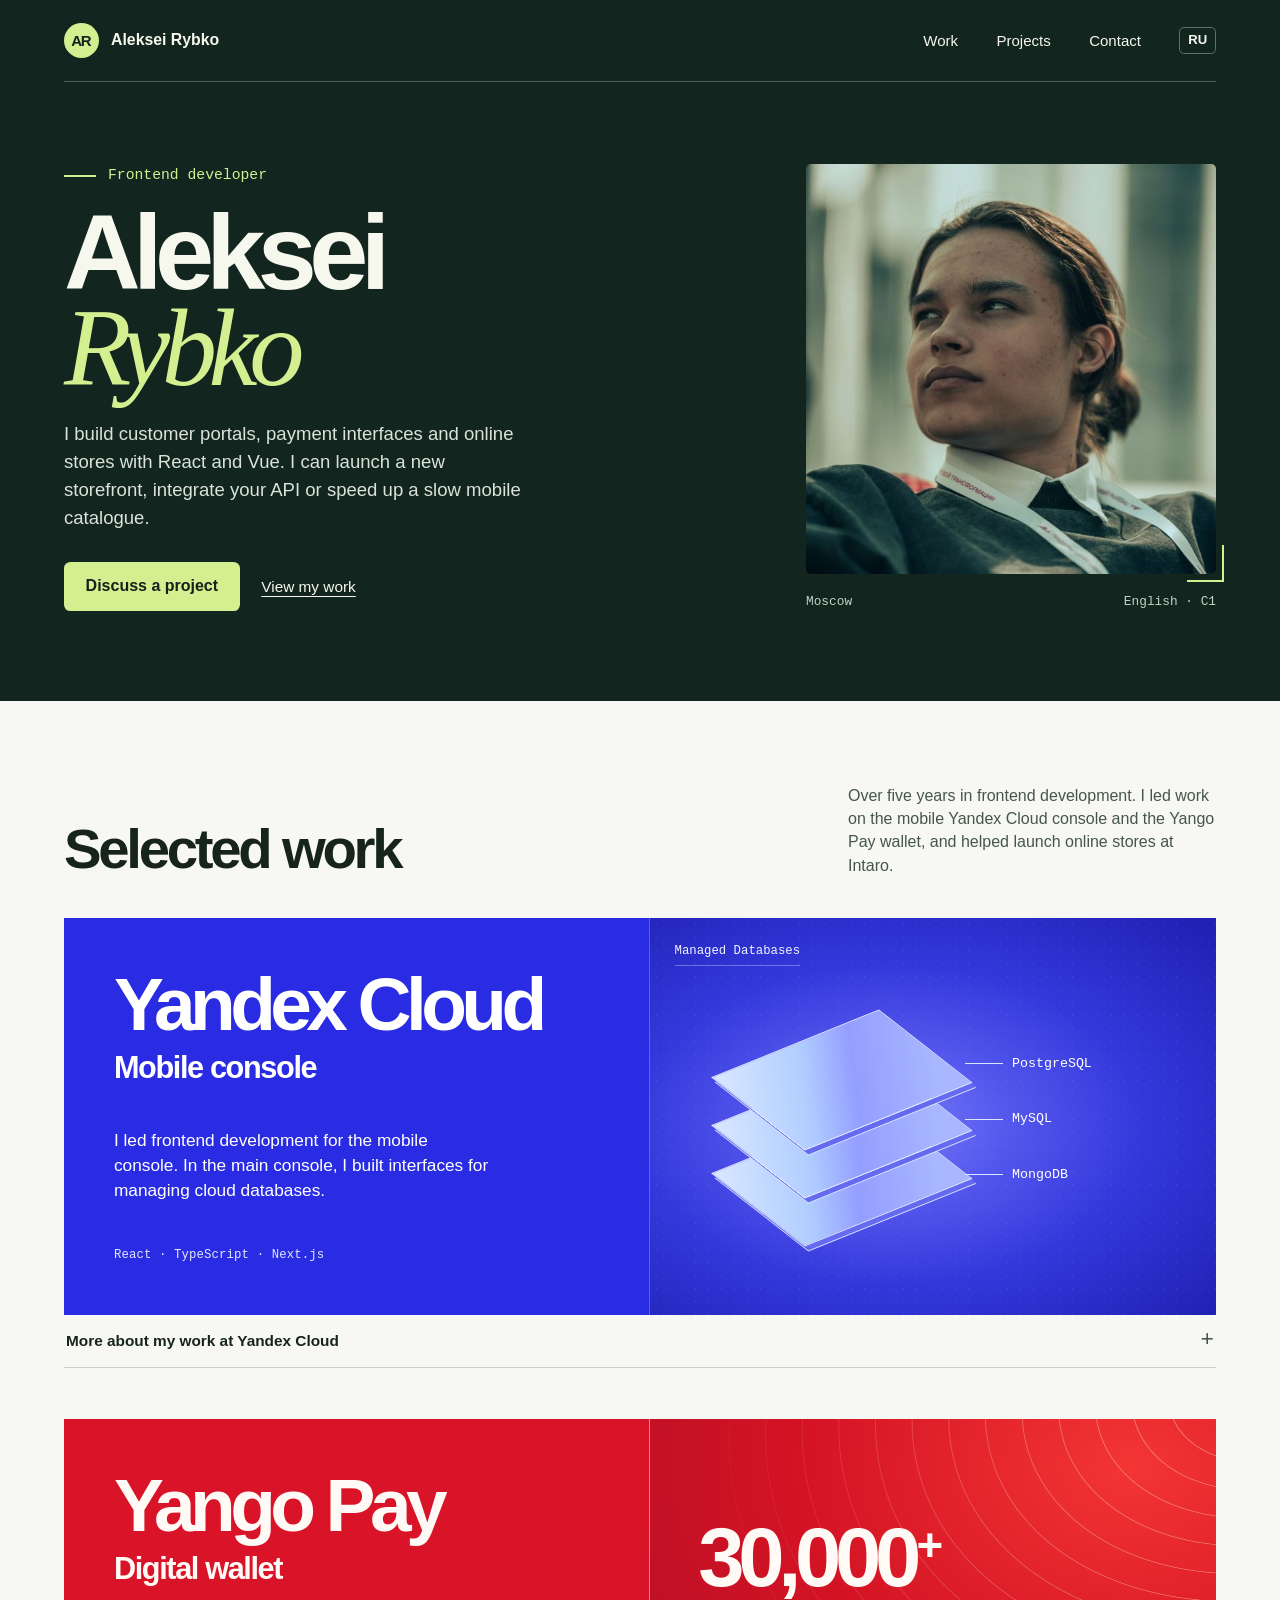
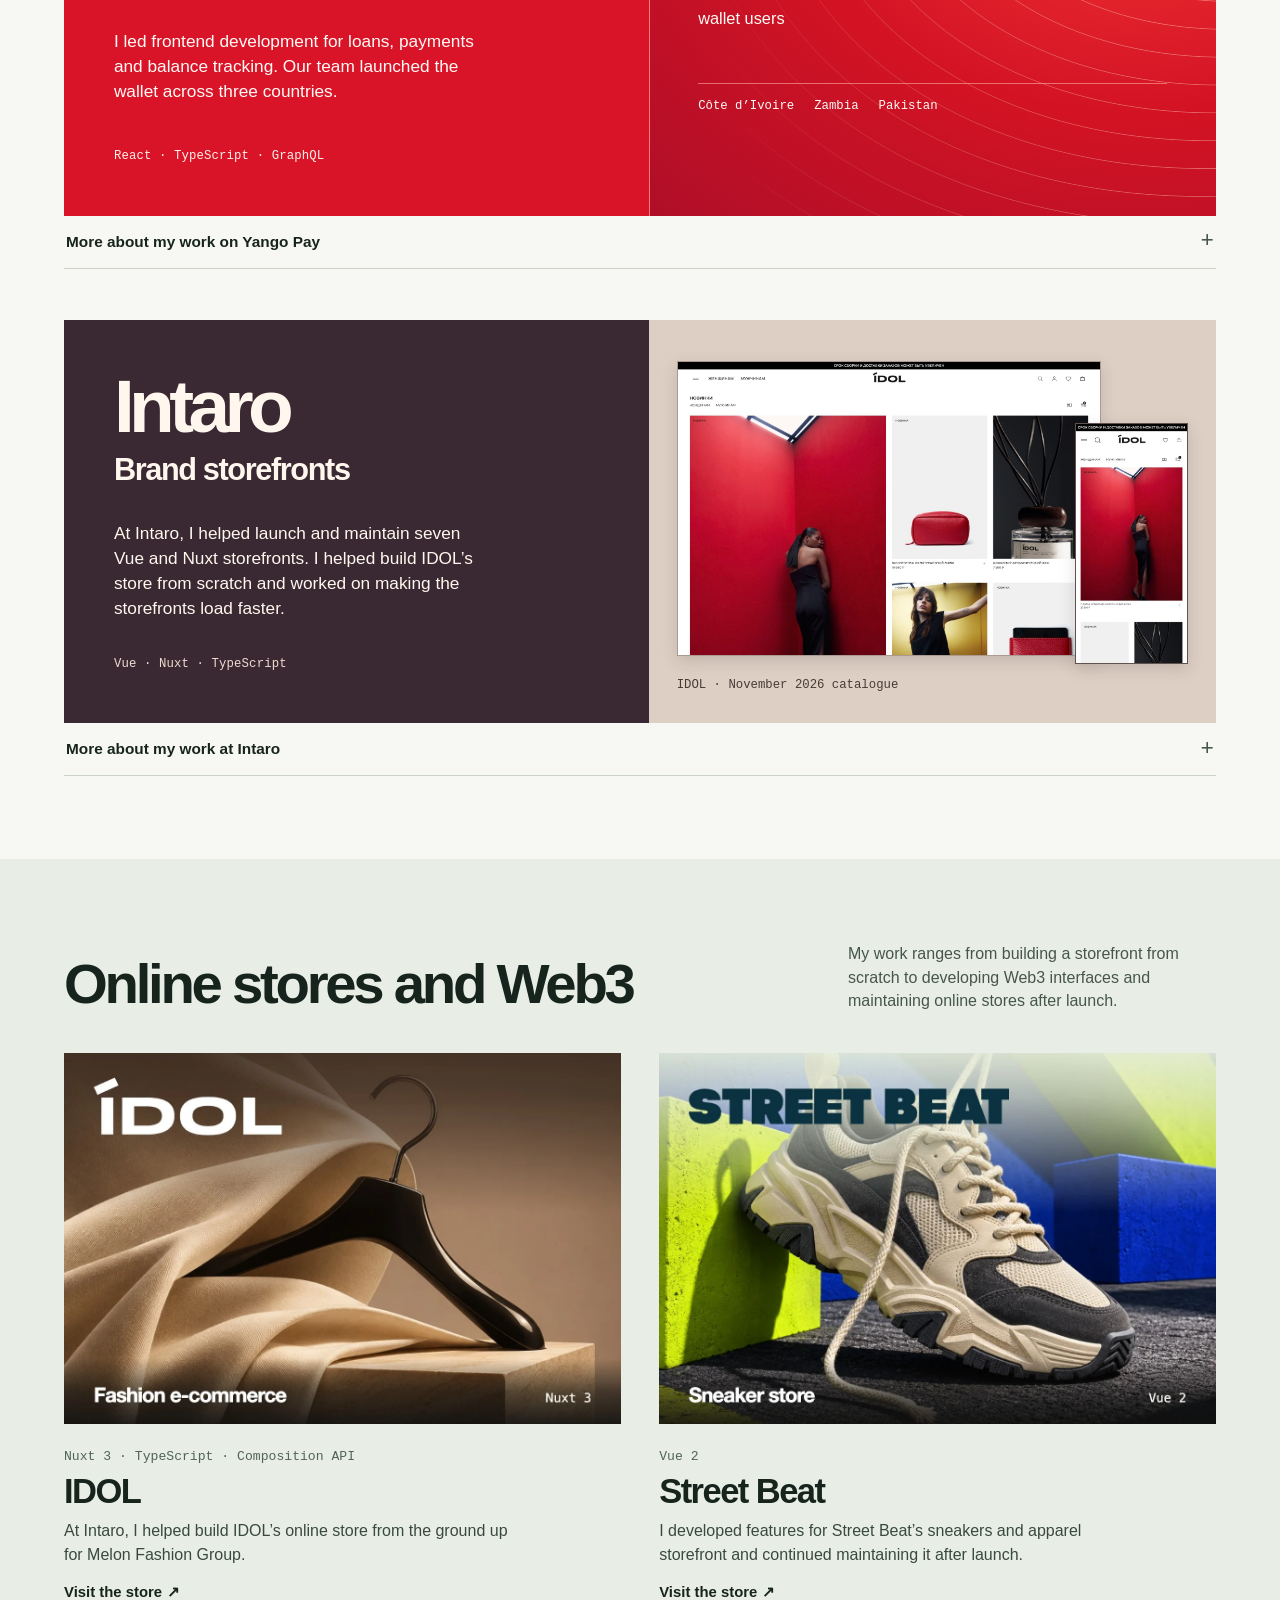
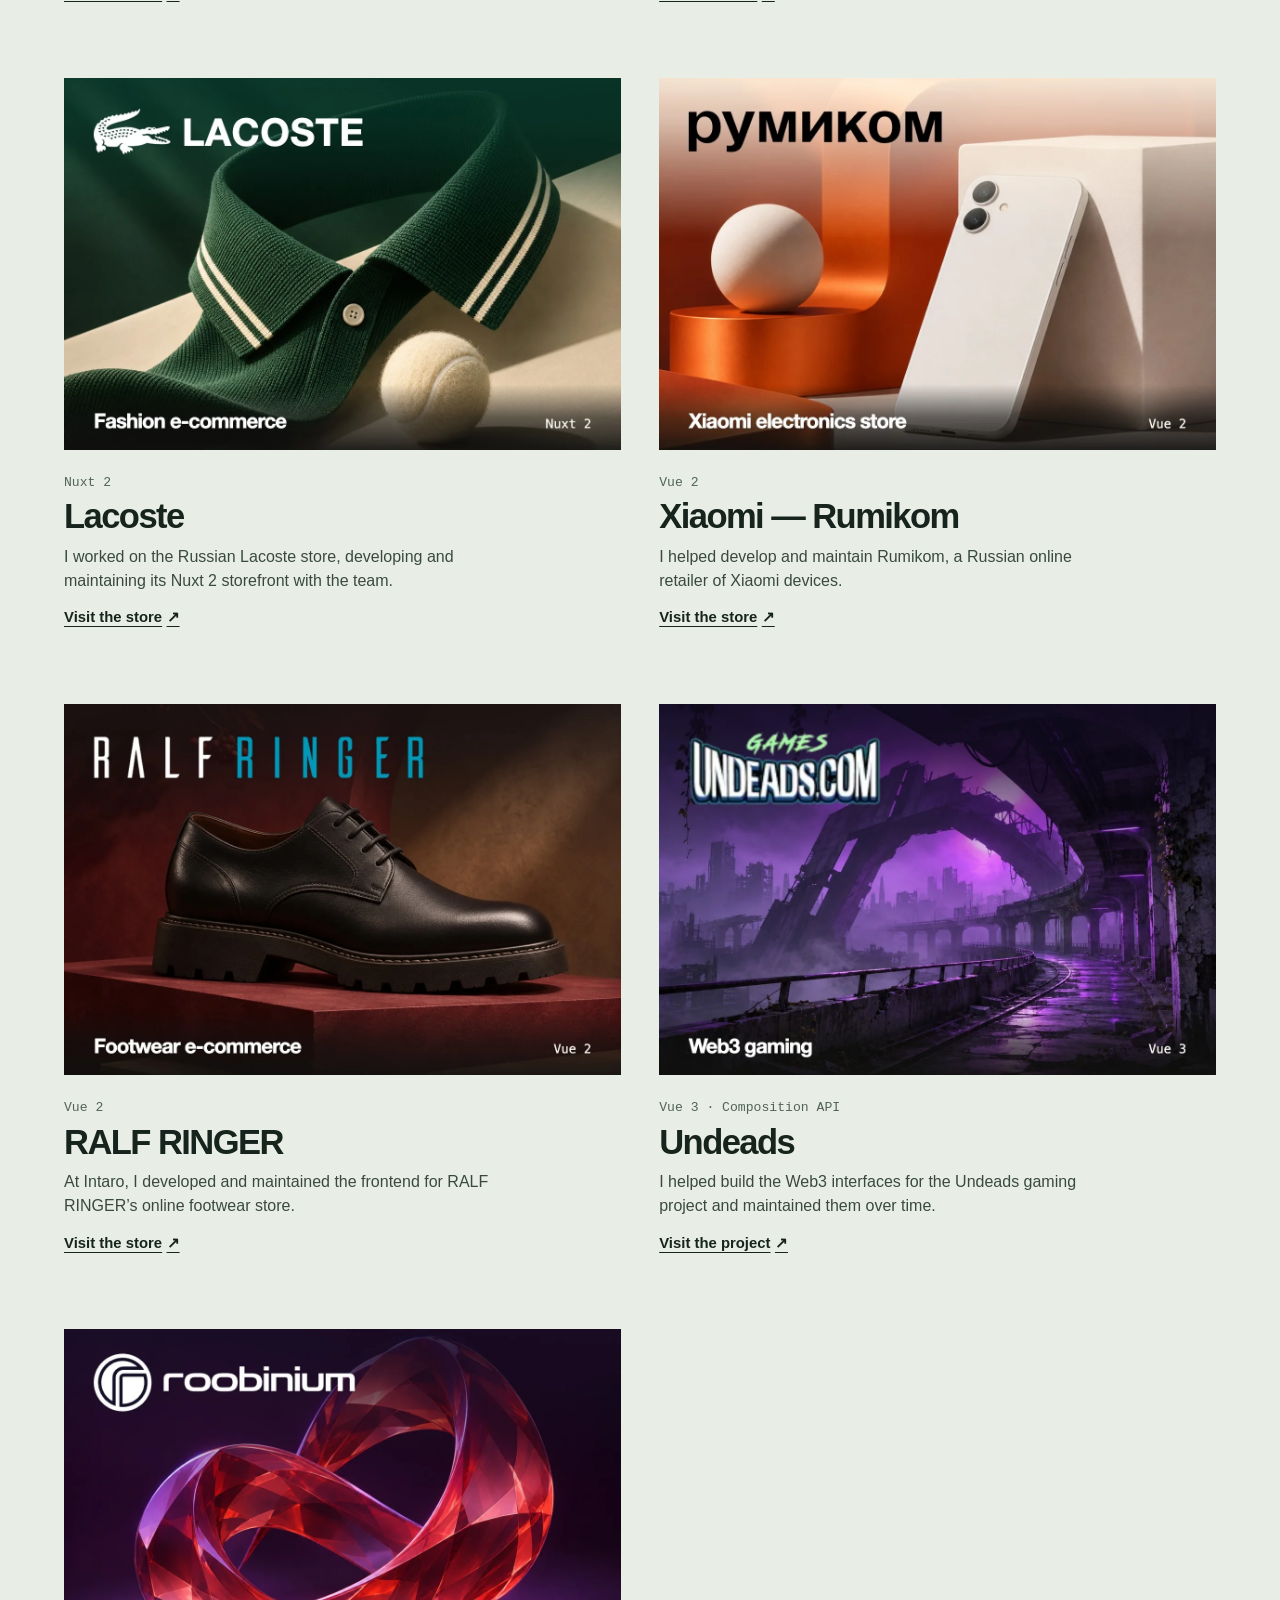
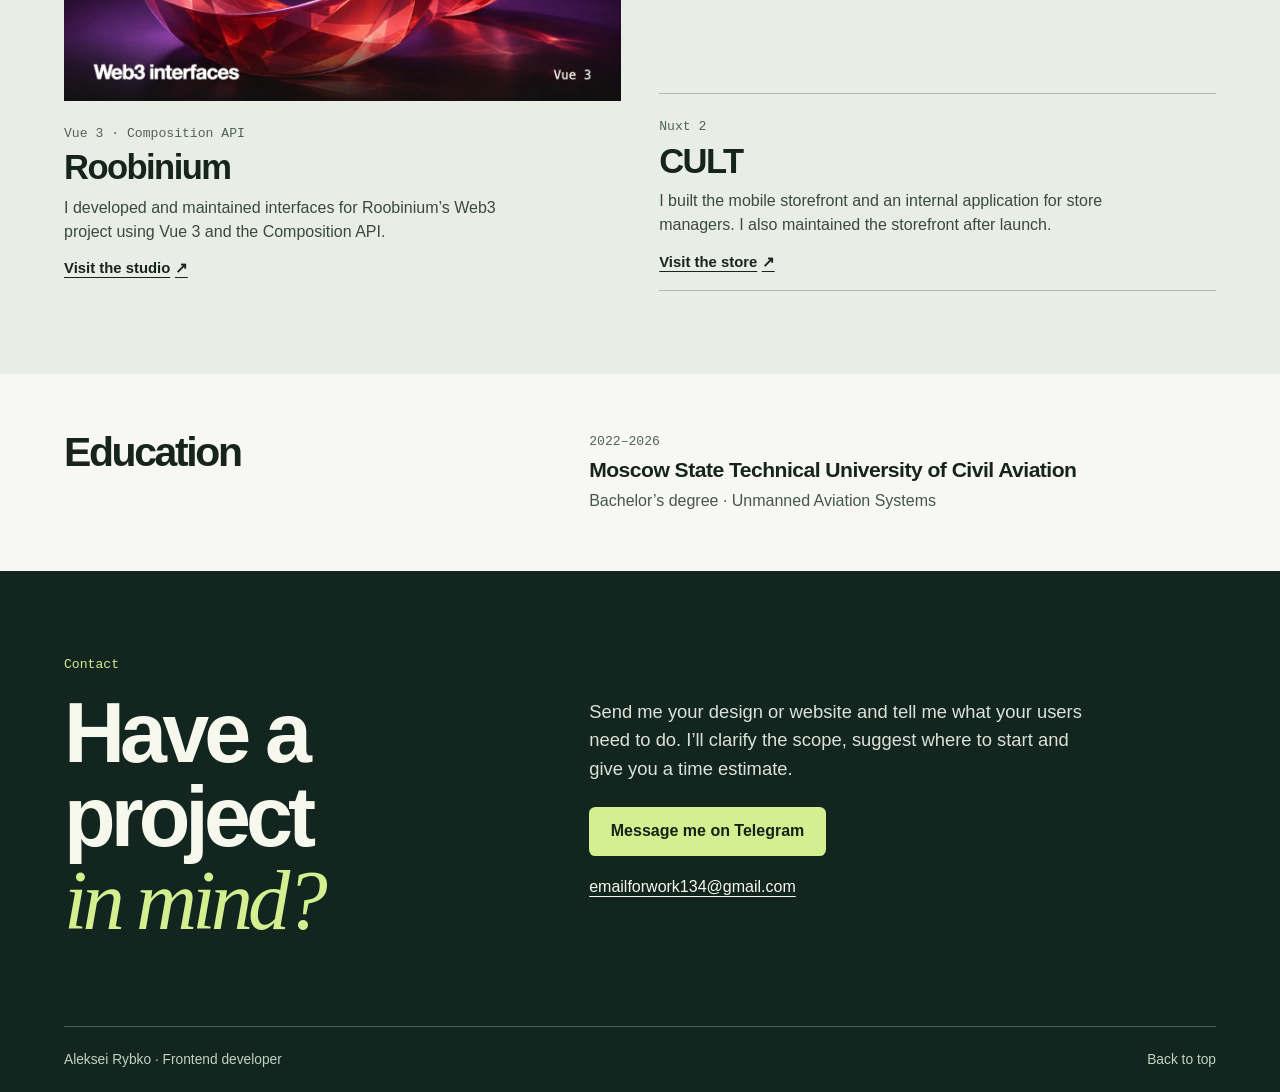
==== commit 901884bb: "Add a bilingual gallery of retail and Web3 projects" ====
--- a/en.html
+++ b/en.html
@@ -10,7 +10,7 @@
   <meta property="og:type" content="website">
   <meta property="og:image" content="https://leharybkoha.github.io/aleksei-rybko.jpg">
   <link rel="alternate" hreflang="ru" href="index.html">
-  <link rel="stylesheet" href="style.css?v=1e506a9388">
+  <link rel="stylesheet" href="style.css?v=cae00b96e2">
   <title>Aleksei Rybko — Frontend Developer</title>
 </head>
 <body>
@@ -114,13 +114,83 @@
     </div>
   </section>
   <section class="projects-section" id="projects" aria-labelledby="projects-title">
-    <div class="wrap projects-grid">
-      <div class="projects-intro"><p class="eyebrow">E-commerce / Web3</p><h2 id="projects-title">Online stores<br> and Web3</h2><p>A selection of storefronts I helped build from scratch or maintain after launch, alongside my work on Web3 interfaces.</p></div>
-      <div class="project-list">
-        <article><div><p class="meta">Nuxt 3 · TypeScript · Composition API</p><h3>IDOL</h3><p>I helped build Melon Fashion Group’s online store from scratch. It was one of seven e-commerce projects I worked on at Intaro.</p></div><a href="https://idol.ru/">Visit IDOL</a></article>
-        <article><div><p class="meta">Vue 2 · Nuxt 2</p><h3>Street Beat, Lacoste and Ralf Ringer</h3><p>I contributed to development and long-term maintenance across three brands, using Vue for Street Beat and Ralf Ringer, and Nuxt for Lacoste.</p></div><a href="https://street-beat.ru/">Street Beat</a></article>
-        <article><div><p class="meta">Vue 3 · Composition API</p><h3>Undeads</h3><p>I contributed to the development and long-term maintenance of the frontend for the Undeads Web3 project.</p></div><a href="https://undeads.com/">Visit Undeads</a></article>
-        <article><div><p class="meta">Nuxt 2</p><h3>CULT</h3><p>I built the mobile storefront and an internal application for store managers. I also maintained the storefront after launch.</p></div><a href="https://cult-brand.ru/">Visit CULT</a></article>
+    <div class="wrap">
+      <div class="section-head">
+        <h2 id="projects-title">Online stores and Web3</h2>
+        <p>My work ranges from building a storefront from scratch to developing Web3 interfaces and maintaining online stores after launch.</p>
+      </div>
+      <div class="project-gallery">
+        <article class="project-card">
+          <img class="project-cover" src="cover-idol-en.webp" width="900" height="600" alt="" loading="lazy" decoding="async">
+          <div class="project-body">
+            <p class="meta">Nuxt 3 · TypeScript · Composition API</p>
+            <h3>IDOL</h3>
+            <p>At Intaro, I helped build IDOL’s online store from the ground up for Melon Fashion Group.</p>
+            <a class="project-link" href="https://idol.ru/" aria-label="Visit the store — IDOL">Visit the store<span aria-hidden="true"> ↗</span></a>
+          </div>
+        </article>
+        <article class="project-card">
+          <img class="project-cover" src="cover-street-beat-en.webp" width="900" height="600" alt="" loading="lazy" decoding="async">
+          <div class="project-body">
+            <p class="meta">Vue 2</p>
+            <h3>Street Beat</h3>
+            <p>I developed features for Street Beat’s sneakers and apparel storefront and continued maintaining it after launch.</p>
+            <a class="project-link" href="https://street-beat.ru/" aria-label="Visit the store — Street Beat">Visit the store<span aria-hidden="true"> ↗</span></a>
+          </div>
+        </article>
+        <article class="project-card">
+          <img class="project-cover" src="cover-lacoste-en.webp" width="900" height="600" alt="" loading="lazy" decoding="async">
+          <div class="project-body">
+            <p class="meta">Nuxt 2</p>
+            <h3>Lacoste</h3>
+            <p>I worked on the Russian Lacoste store, developing and maintaining its Nuxt 2 storefront with the team.</p>
+            <a class="project-link" href="https://lacoste.ru/" aria-label="Visit the store — Lacoste">Visit the store<span aria-hidden="true"> ↗</span></a>
+          </div>
+        </article>
+        <article class="project-card">
+          <img class="project-cover" src="cover-xiaomi-en.webp" width="900" height="600" alt="" loading="lazy" decoding="async">
+          <div class="project-body">
+            <p class="meta">Vue 2</p>
+            <h3>Xiaomi — Rumikom</h3>
+            <p>I helped develop and maintain Rumikom, a Russian online retailer of Xiaomi devices.</p>
+            <a class="project-link" href="https://ru-mi.com/" aria-label="Visit the store — Xiaomi — Rumikom">Visit the store<span aria-hidden="true"> ↗</span></a>
+          </div>
+        </article>
+        <article class="project-card">
+          <img class="project-cover" src="cover-ralf-ringer-en.webp" width="900" height="600" alt="" loading="lazy" decoding="async">
+          <div class="project-body">
+            <p class="meta">Vue 2</p>
+            <h3>RALF RINGER</h3>
+            <p>At Intaro, I developed and maintained the frontend for RALF RINGER’s online footwear store.</p>
+            <a class="project-link" href="https://ralf.ru/" aria-label="Visit the store — RALF RINGER">Visit the store<span aria-hidden="true"> ↗</span></a>
+          </div>
+        </article>
+        <article class="project-card">
+          <img class="project-cover" src="cover-undeads-en.webp" width="900" height="600" alt="" loading="lazy" decoding="async">
+          <div class="project-body">
+            <p class="meta">Vue 3 · Composition API</p>
+            <h3>Undeads</h3>
+            <p>I helped build the Web3 interfaces for the Undeads gaming project and maintained them over time.</p>
+            <a class="project-link" href="https://undeads.com/" aria-label="Visit the project — Undeads">Visit the project<span aria-hidden="true"> ↗</span></a>
+          </div>
+        </article>
+        <article class="project-card">
+          <img class="project-cover" src="cover-roobinium-en.webp" width="900" height="600" alt="" loading="lazy" decoding="async">
+          <div class="project-body">
+            <p class="meta">Vue 3 · Composition API</p>
+            <h3>Roobinium</h3>
+            <p>I developed and maintained interfaces for Roobinium’s Web3 project using Vue 3 and the Composition API.</p>
+            <a class="project-link" href="https://roobinium.ca/" aria-label="Visit the studio — Roobinium">Visit the studio<span aria-hidden="true"> ↗</span></a>
+          </div>
+        </article>
+        <article class="project-card project-card-text">
+          <div class="project-body">
+            <p class="meta">Nuxt 2</p>
+            <h3>CULT</h3>
+            <p>I built the mobile storefront and an internal application for store managers. I also maintained the storefront after launch.</p>
+            <a class="project-link" href="https://cult-brand.ru/" aria-label="Visit the store — CULT">Visit the store<span aria-hidden="true"> ↗</span></a>
+          </div>
+        </article>
       </div>
     </div>
   </section>
--- a/style.css
+++ b/style.css
@@ -131,14 +131,17 @@
 h3 { font-size: clamp(1.35rem,1.9vw,1.7rem); line-height: 1.12; letter-spacing: -.045em; }
 .text-link { font-weight: 600; }
 .projects-section { background: #e8eee6; }
-.projects-grid, .contact-grid { display: grid; grid-template-columns: minmax(0,.82fr) minmax(0,1.18fr); gap: clamp(32px, 7vw,100px); }
-.projects-intro .eyebrow, .contact-section .eyebrow { margin-bottom: 1.15rem; }
-.projects-intro > p:not(.eyebrow) { max-width: 20rem; margin: 1.3rem 0; color: var(--muted); }
-.project-list article { display: grid; grid-template-columns: minmax(0,1fr) max-content; gap: .75rem 1rem; align-items: center; border-top: 1px solid #bac8b8; padding: 1.3rem 0; }
-.project-list article:last-child { border-bottom: 1px solid #bac8b8; }
-.project-list h3 { margin: .3rem 0 .5rem; }
-.project-list p:not(.meta) { line-height: 1.45; color: #394a3d; }
-.project-list a { font-size: .86rem; font-weight: 600; }
+.project-gallery { display: grid; grid-template-columns: repeat(2, minmax(0, 1fr)); gap: clamp(36px, 5vw, 64px) clamp(20px, 3vw, 40px); }
+.project-card { min-width: 0; }
+.project-cover { display: block; width: 100%; aspect-ratio: 3 / 2; height: auto; object-fit: cover; background: #dce4d9; }
+.project-body { padding: clamp(14px, 2vw, 23px) 0 0; }
+.project-body h3 { margin: .35rem 0 .55rem; font-size: clamp(1.6rem, 2.7vw, 2.35rem); }
+.project-body > p:not(.meta) { max-width: 51ch; line-height: 1.5; color: #394a3d; }
+.project-link { display: inline-flex; gap: .3em; align-items: center; min-height: 44px; margin-top: .2rem; font-size: .93rem; font-weight: 600; }
+.project-link:hover { text-decoration-thickness: 2px; }
+.project-card-text { align-self: end; border-block: 1px solid #adbeaa; padding-bottom: .35rem; }
+.contact-grid { display: grid; grid-template-columns: minmax(0,.82fr) minmax(0,1.18fr); gap: clamp(32px, 7vw,100px); }
+.contact-section .eyebrow { margin-bottom: 1.15rem; }
 .contact-grid { align-items: center; }
 .contact-section .eyebrow { color: var(--lime); }
 .contact-section h2 { font-size: clamp(3.1rem, 6.6vw, 6rem); }
@@ -148,9 +151,7 @@
 .footer-inner { border-top: 1px solid #476051; min-height: 66px; justify-content: space-between; gap: 1rem; font-size: .86rem; color: #c3d2c2; }
 @media(max-width: 900px) {
   .hero-grid { grid-template-columns: minmax(0,1.1fr) minmax(0,.9fr); gap: 32px; }
-  .projects-grid, .contact-grid { gap: 32px; }
-  .project-list article { grid-template-columns: 1fr; }
-  .project-list a { justify-self: start; }
+  .contact-grid { gap: 32px; }
 }
 @media(max-width: 690px) {
   .top-inner { min-height: 65px; }
@@ -164,9 +165,6 @@
   .portrait-frame::after { right: -.32rem; bottom: -.32rem; }
   .section-head { display: block; }
   .section-head p { margin-top: .9rem; }
-  .projects-grid, .contact-grid, .education-inner { grid-template-columns: 1fr; }
-  .projects-intro > p:not(.eyebrow) { max-width: 28rem; }
-  .projects-intro h2 br { display: none; }
-  .projects-intro h2 br::after { content: " "; }
+  .project-gallery, .contact-grid, .education-inner { grid-template-columns: 1fr; }
 }
 @media(prefers-reduced-motion: reduce) { html { scroll-behavior: auto; } }
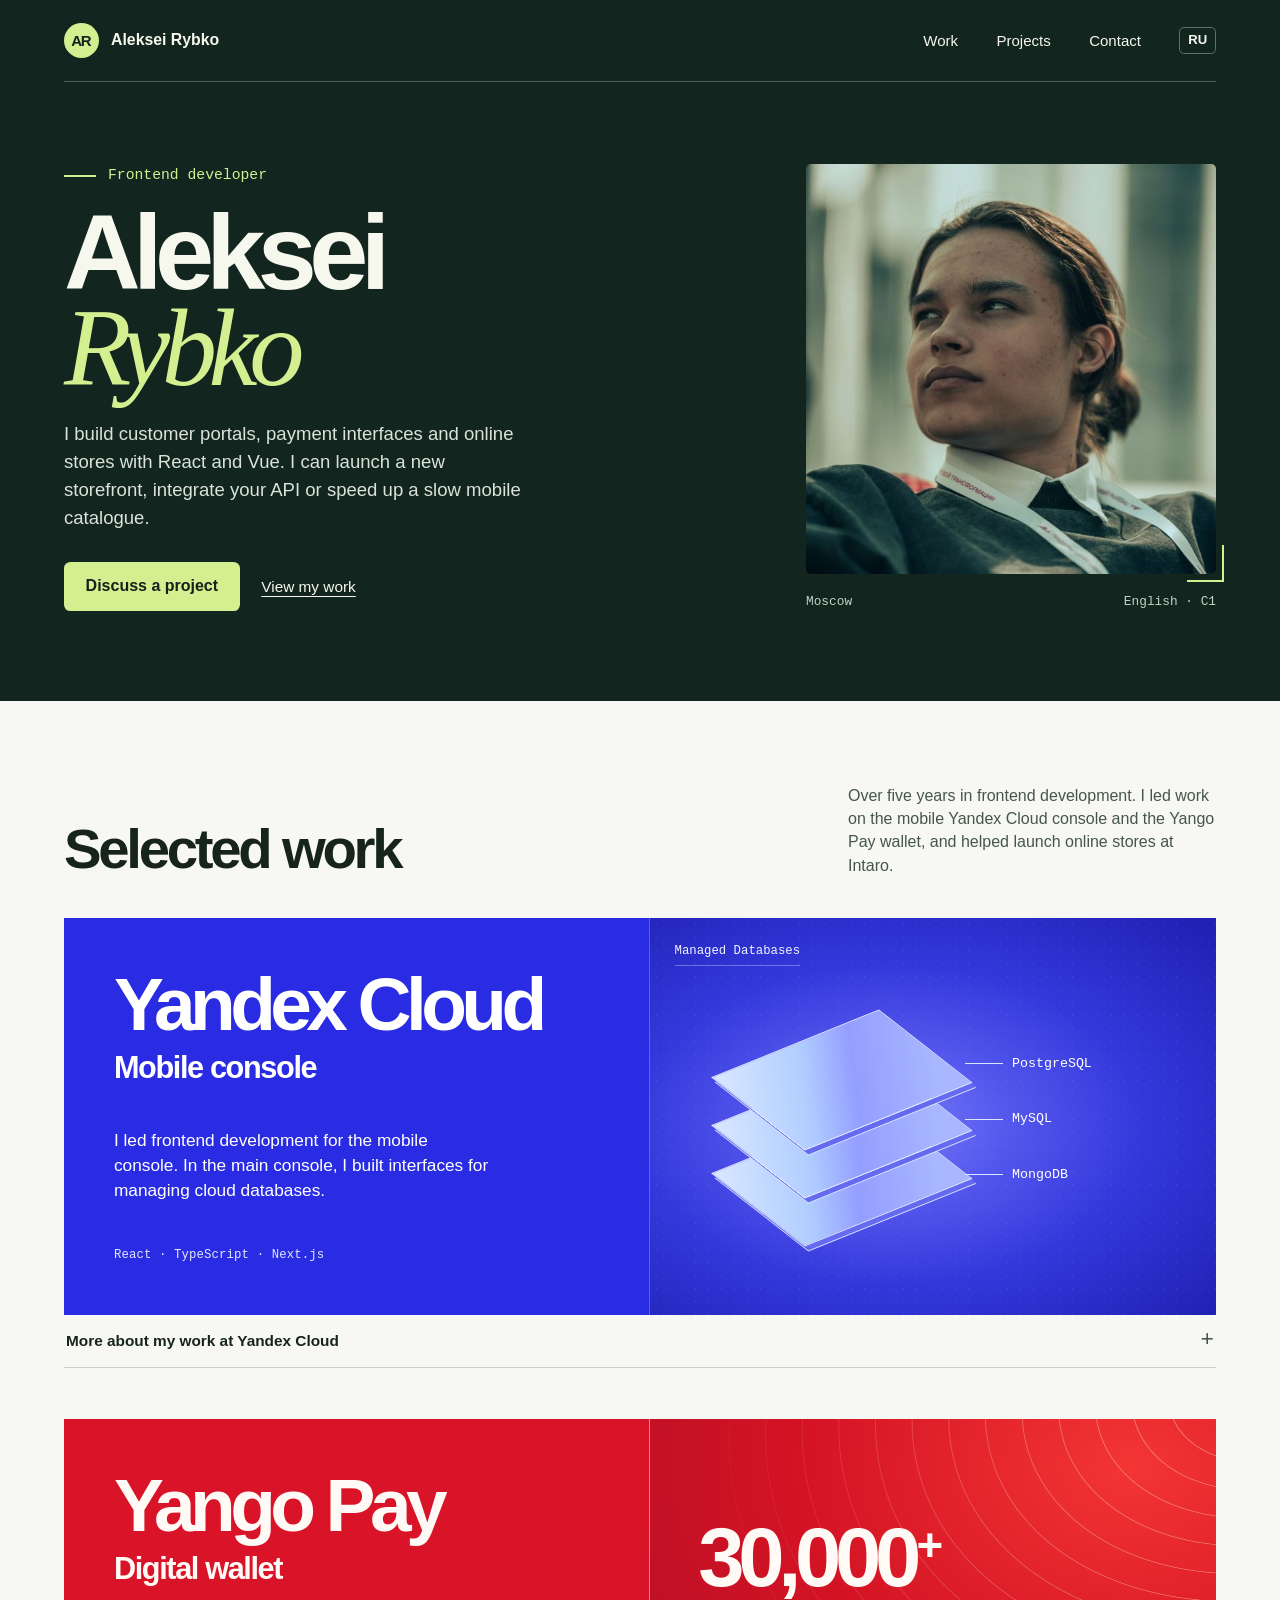
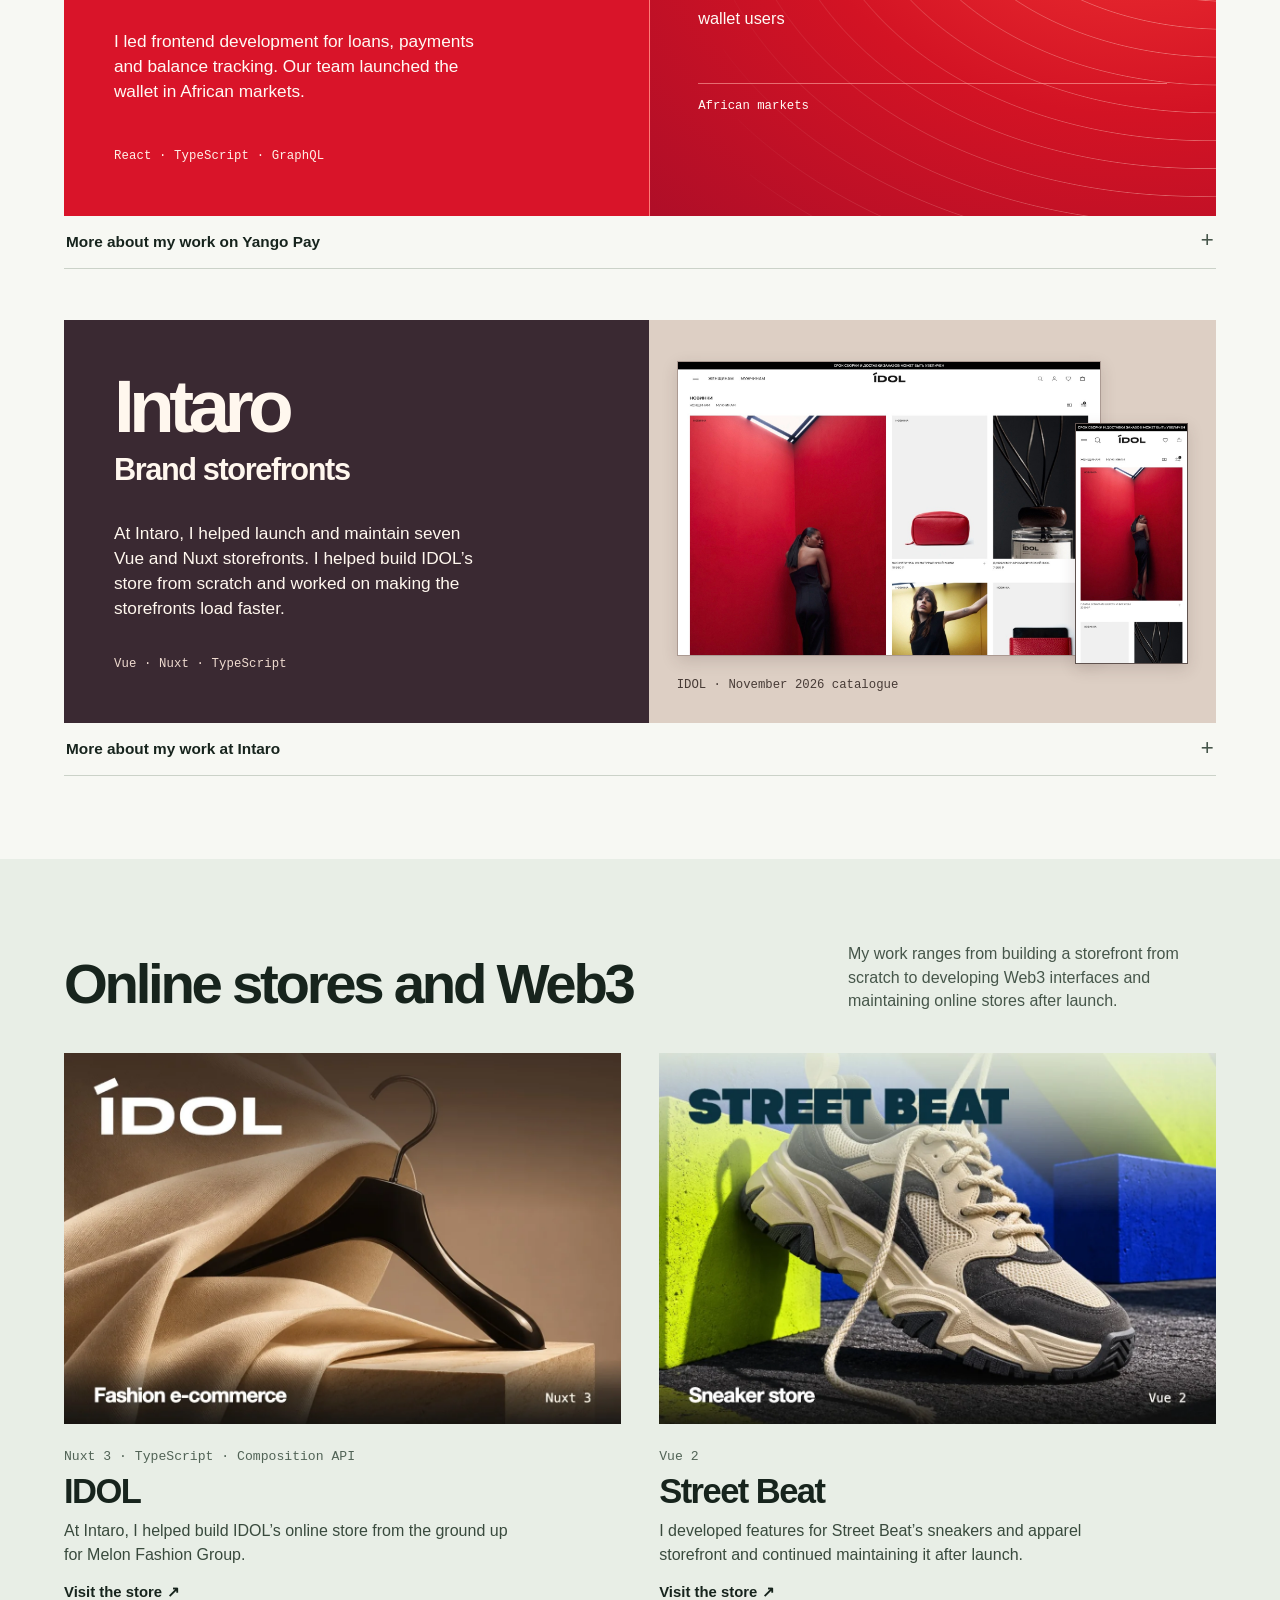
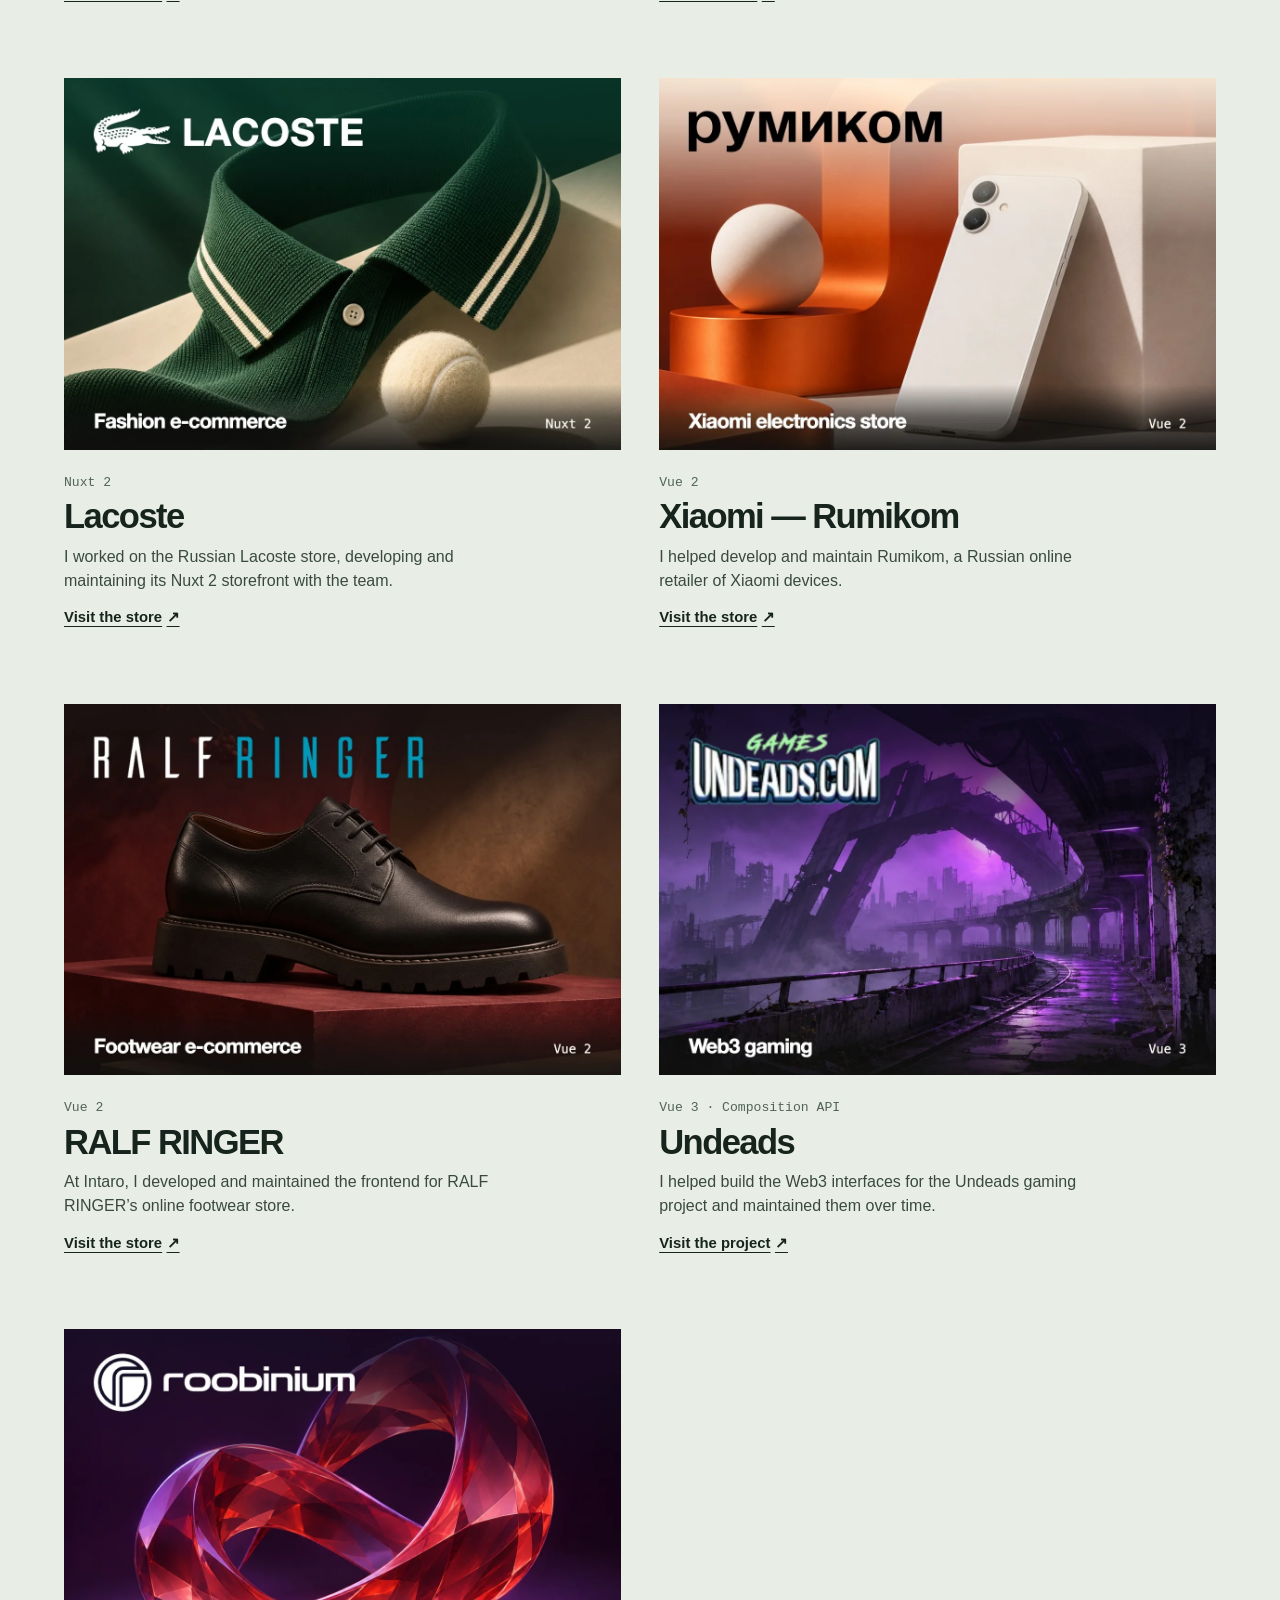
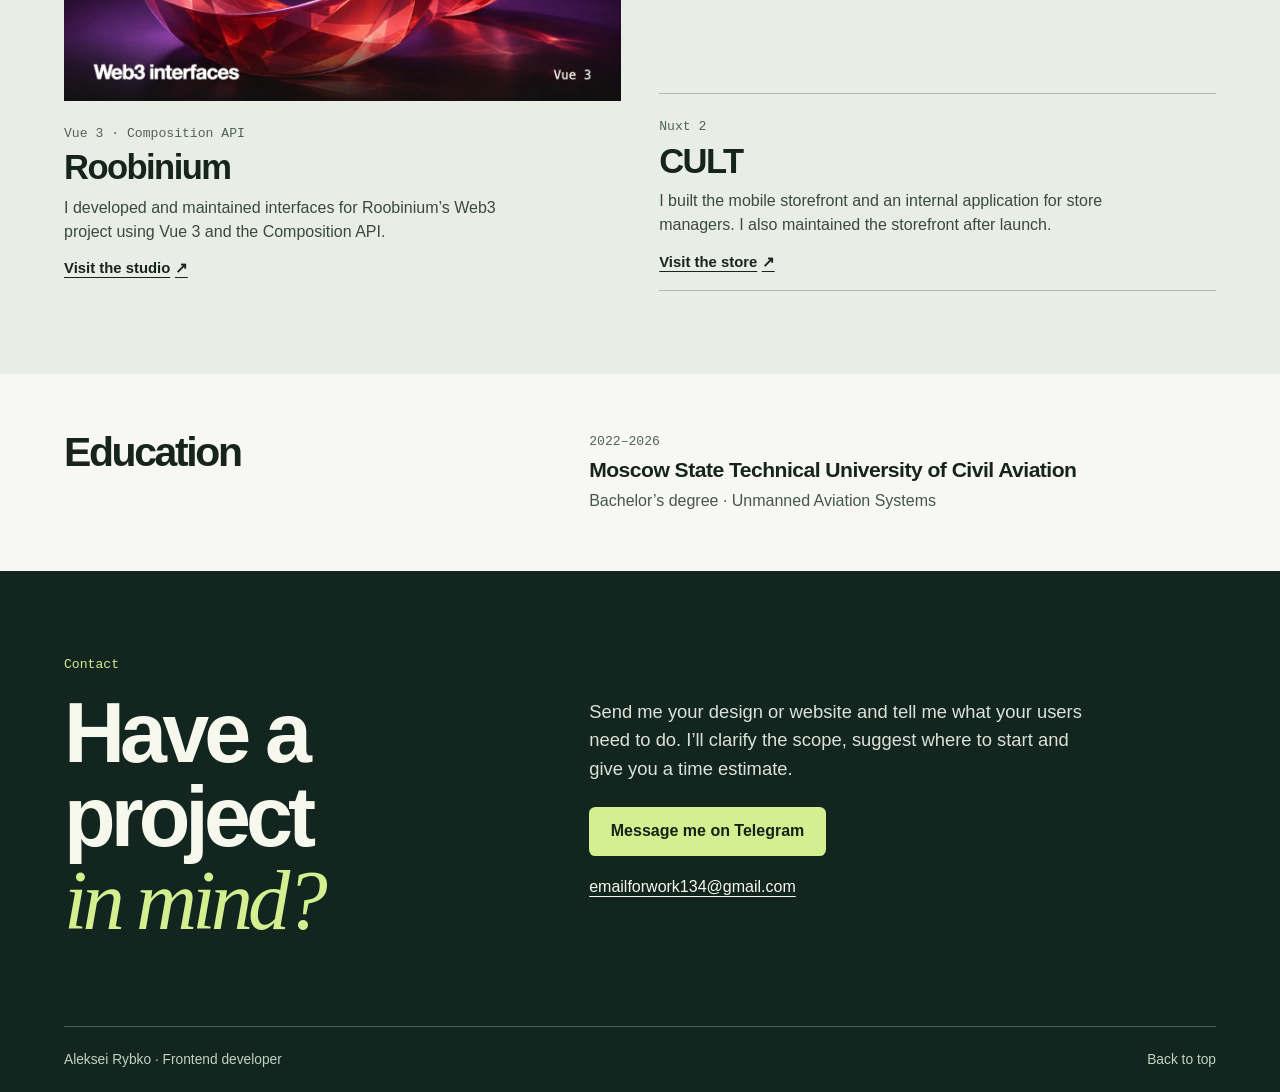
==== commit 53e8d093: "Remove specific launch locations from Yango Pay case" ====
--- a/en.html
+++ b/en.html
@@ -68,12 +68,12 @@
           <div class="case-poster">
             <div class="case-intro">
               <h3 id="pay-title">Yango Pay<span>Digital wallet</span></h3>
-              <p>I led frontend development for loans, payments and balance tracking. Our team launched the wallet across three countries.</p>
+              <p>I led frontend development for loans, payments and balance tracking. Our team launched the wallet in African markets.</p>
               <p class="case-stack">React · TypeScript · GraphQL</p>
             </div>
             <div class="wallet-art">
               <div class="wallet-metric"><strong>30,000<span>+</span></strong><span>wallet users</span></div>
-              <ul class="wallet-markets" role="list"><li>Côte d’Ivoire</li><li>Zambia</li><li>Pakistan</li></ul>
+              <ul class="wallet-markets" role="list"><li>African markets</li></ul>
             </div>
           </div>
           <details>
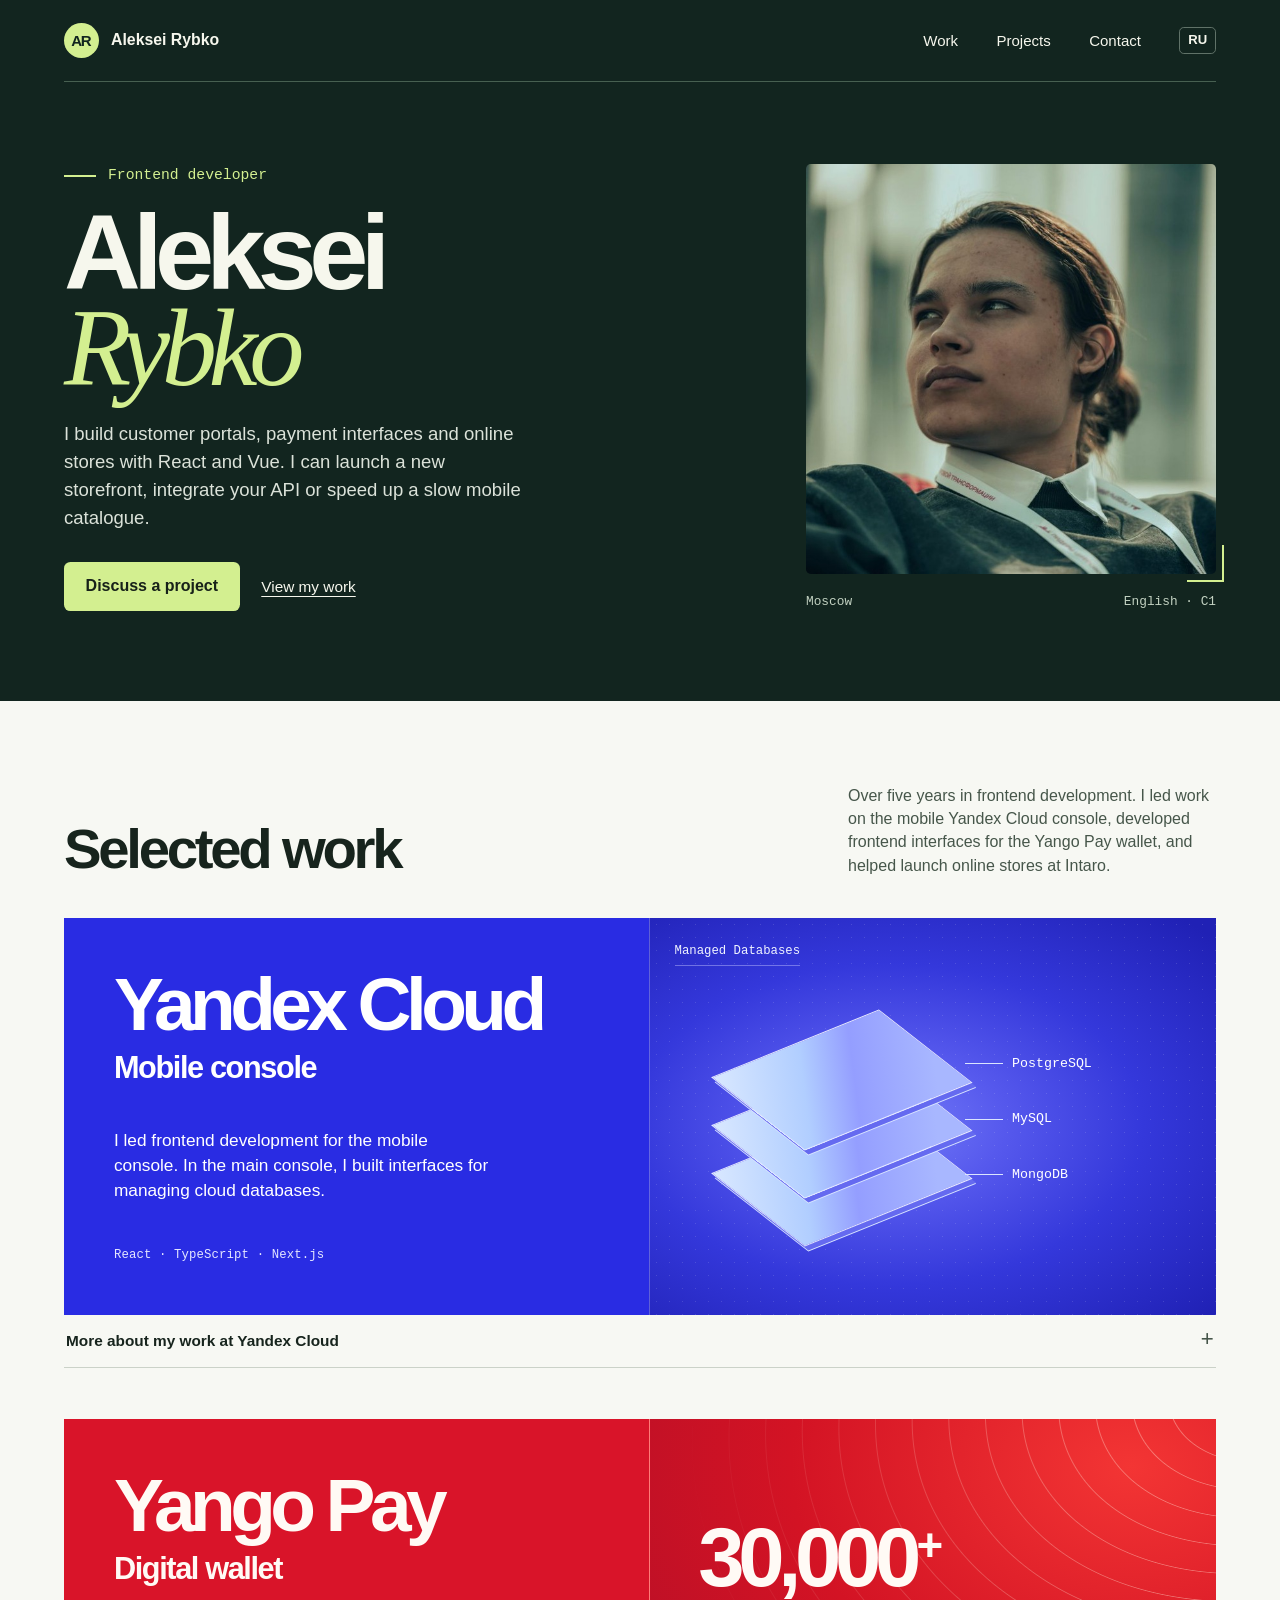
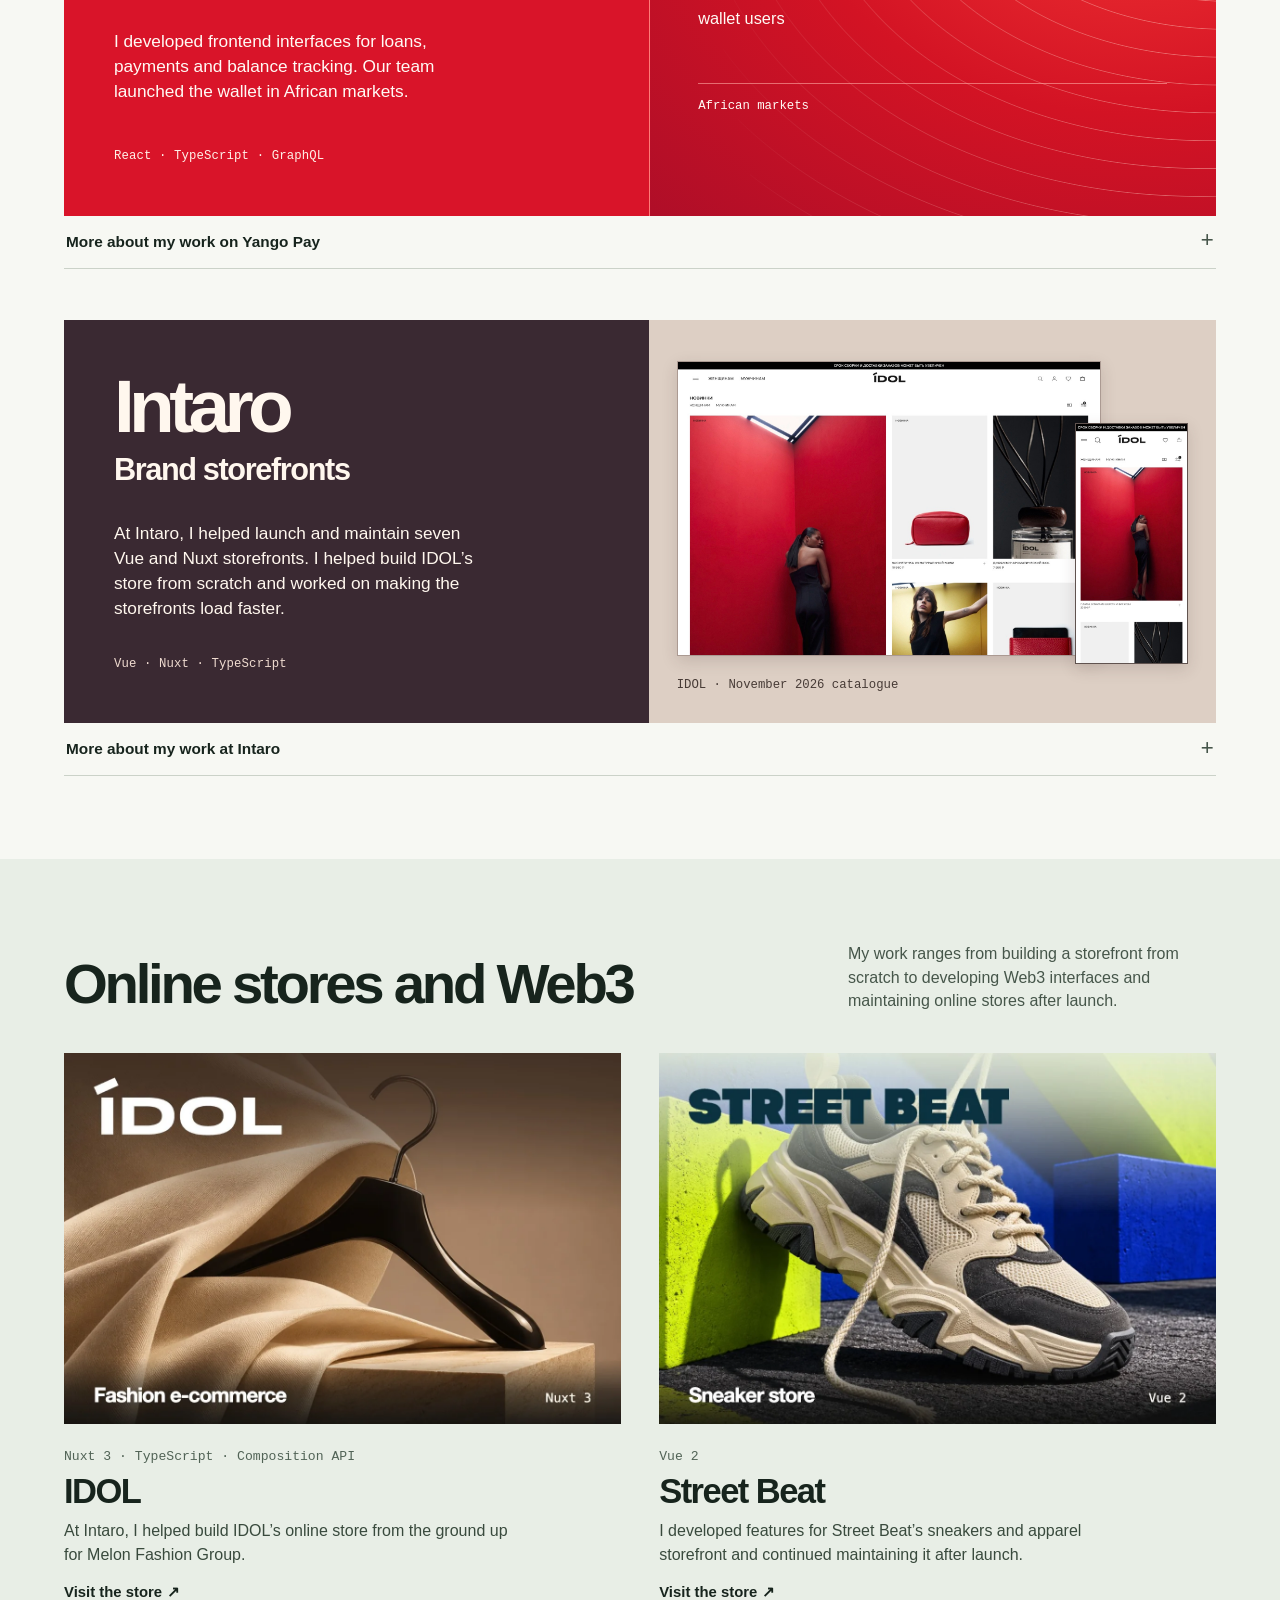
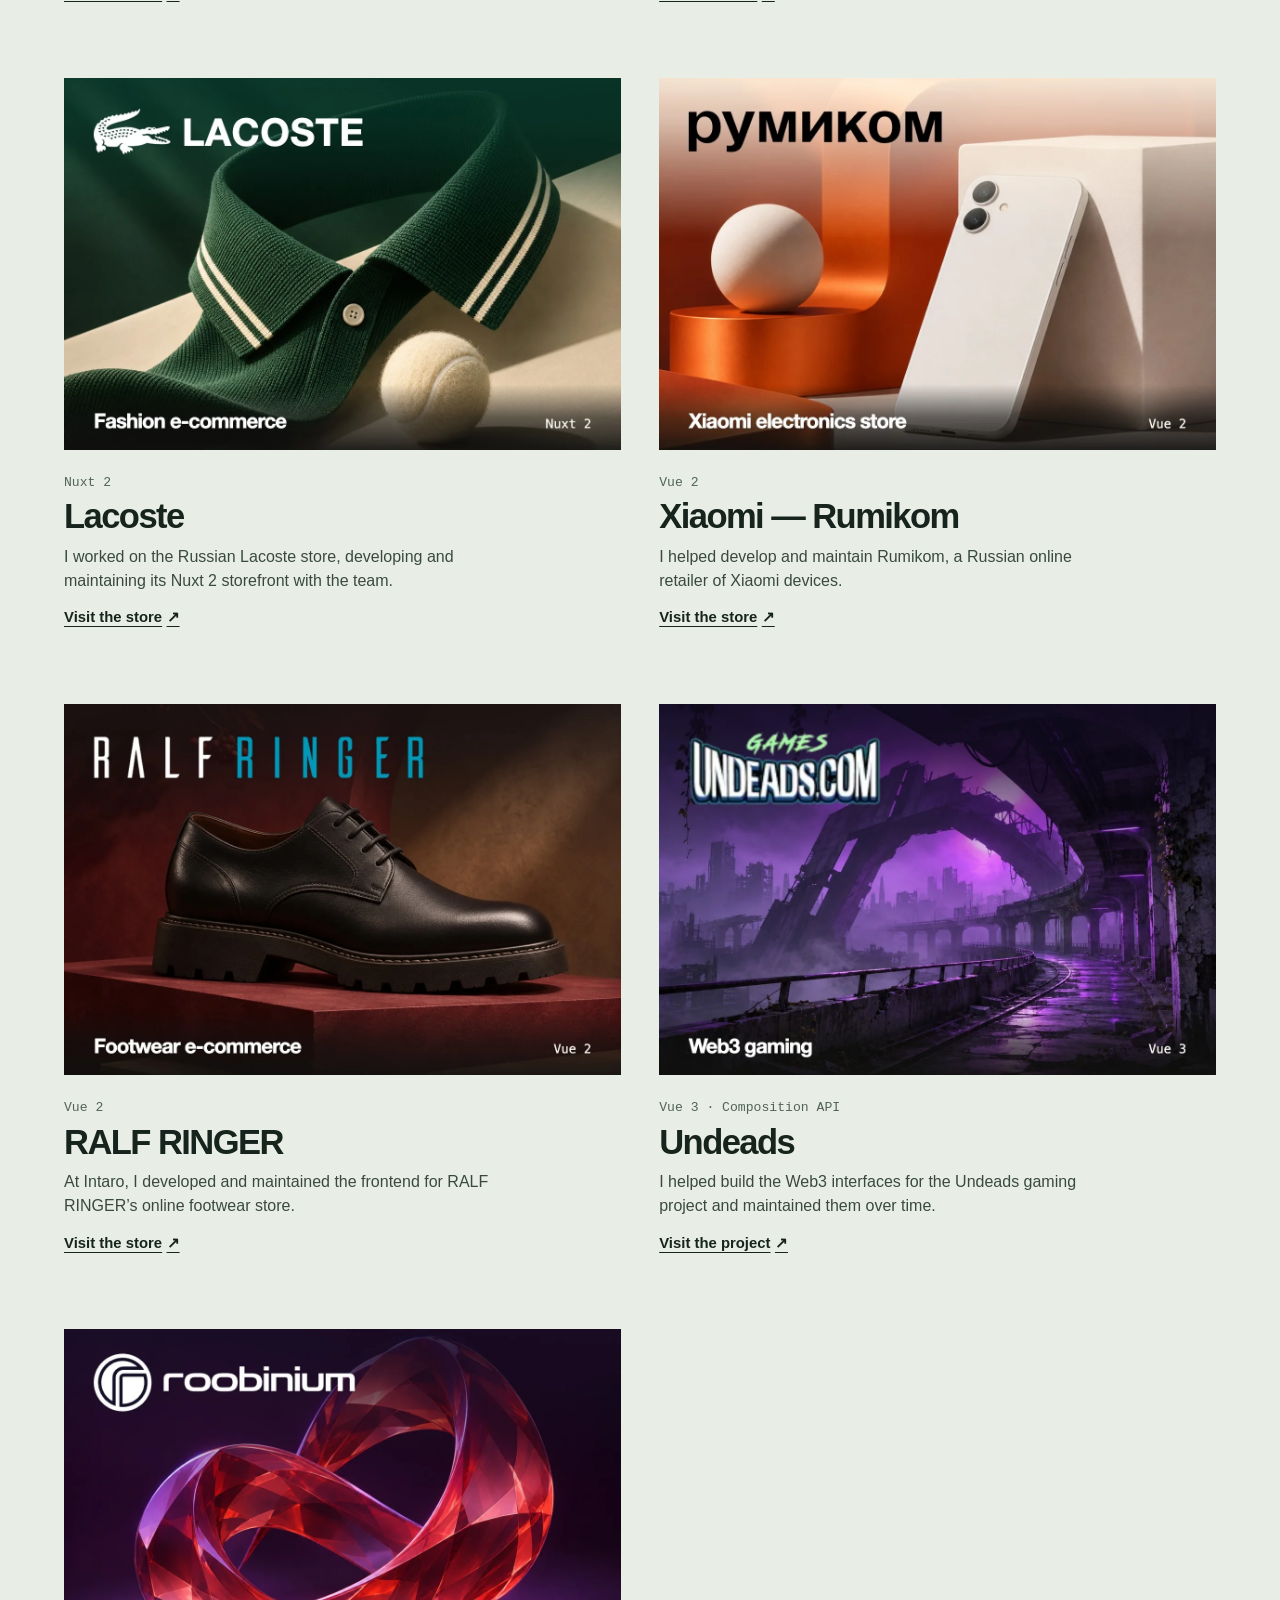
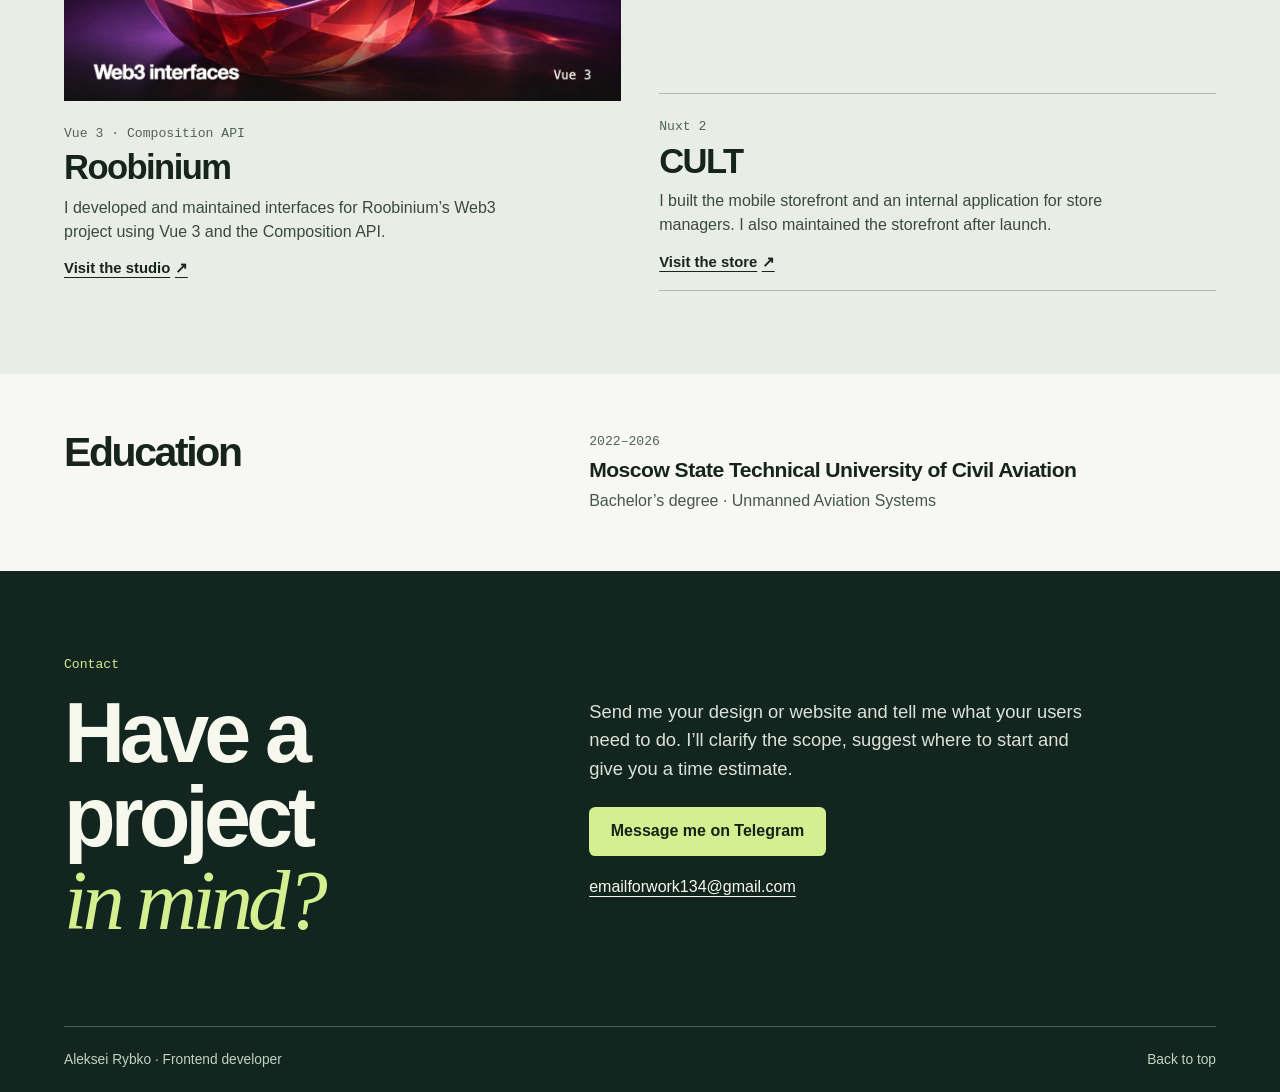
==== commit 2b481d77: "Correct Yango Pay role to frontend contributor" ====
--- a/en.html
+++ b/en.html
@@ -35,7 +35,7 @@
   </section>
   <section class="work-section" id="work" aria-labelledby="work-title">
     <div class="wrap">
-      <div class="section-head"><h2 id="work-title">Selected work</h2><p>Over five years in frontend development. I led work on the mobile Yandex Cloud console and the Yango Pay wallet, and helped launch online stores at Intaro.</p></div>
+      <div class="section-head"><h2 id="work-title">Selected work</h2><p>Over five years in frontend development. I led work on the mobile Yandex Cloud console, developed frontend interfaces for the Yango Pay wallet, and helped launch online stores at Intaro.</p></div>
       <div class="cases">
         <article class="case case-cloud" aria-labelledby="cloud-title">
           <div class="case-poster">
@@ -68,7 +68,7 @@
           <div class="case-poster">
             <div class="case-intro">
               <h3 id="pay-title">Yango Pay<span>Digital wallet</span></h3>
-              <p>I led frontend development for loans, payments and balance tracking. Our team launched the wallet in African markets.</p>
+              <p>I developed frontend interfaces for loans, payments and balance tracking. Our team launched the wallet in African markets.</p>
               <p class="case-stack">React · TypeScript · GraphQL</p>
             </div>
             <div class="wallet-art">
